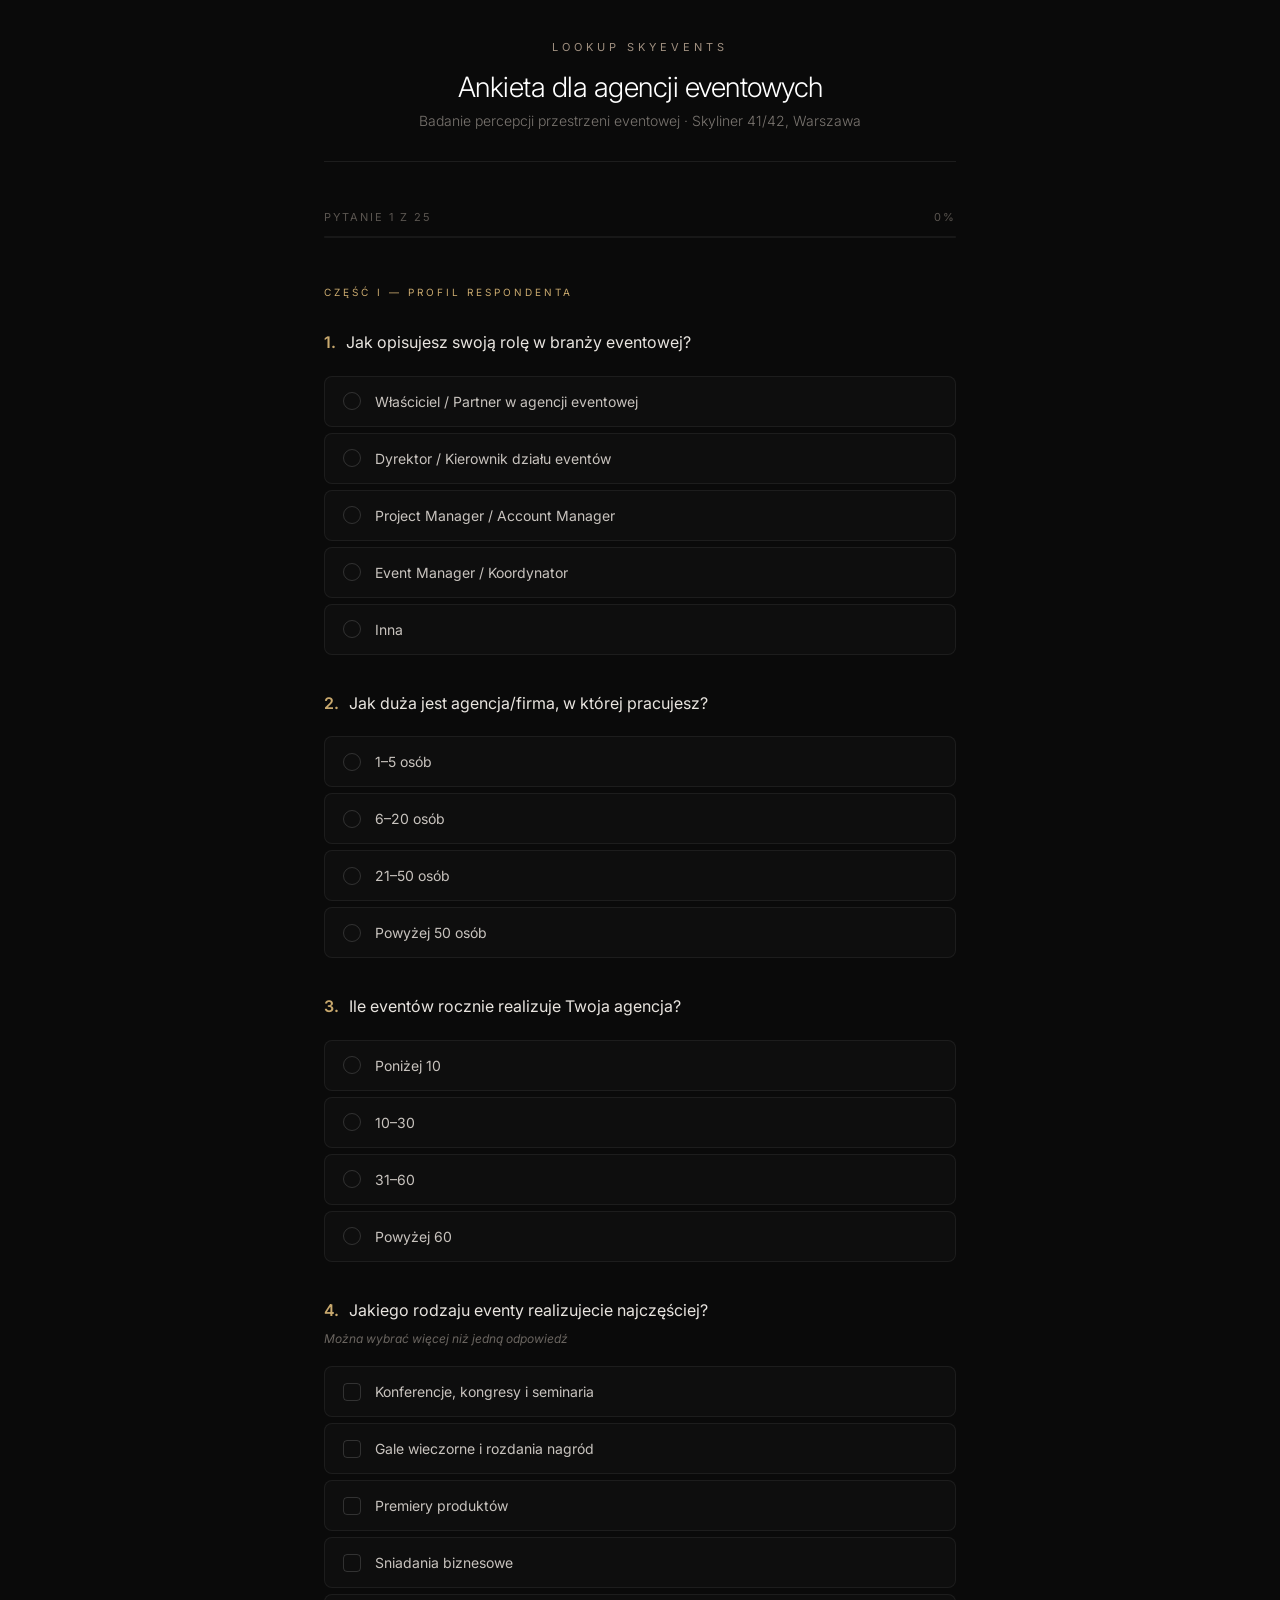
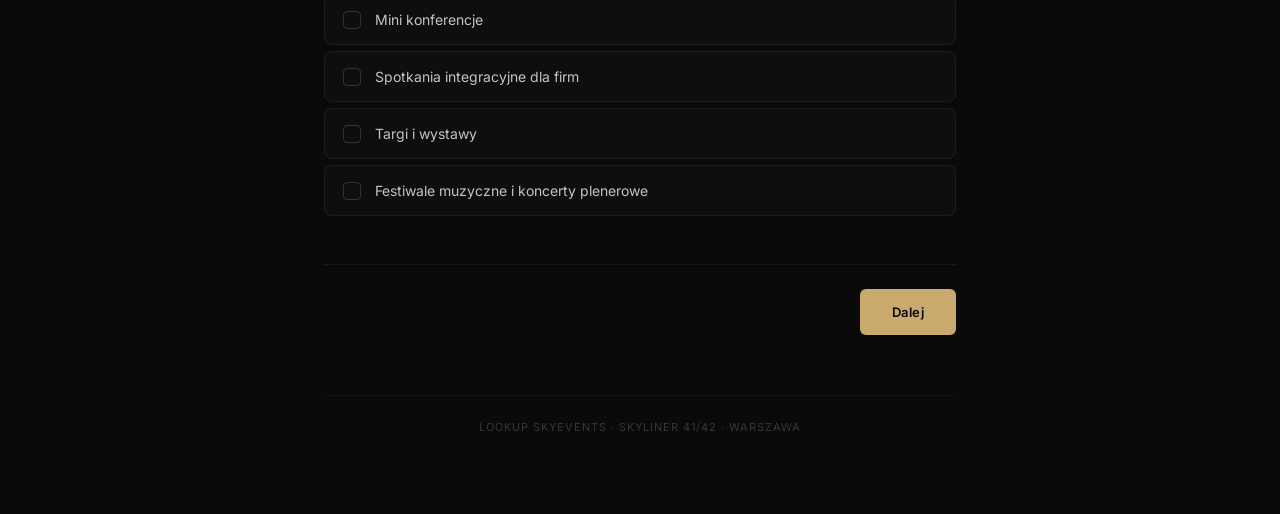
==== ankieta/index.html @ b39a3511 "Update survey options" ====
<!DOCTYPE html>
<html lang="pl">
<head>
<meta charset="UTF-8">
<meta name="viewport" content="width=device-width, initial-scale=1.0">
<title>Ankieta - Lookup SkyEvents</title>
<style>
@import url('https://fonts.googleapis.com/css2?family=Inter:wght@300;400;500;600;700&display=swap');

* { margin: 0; padding: 0; box-sizing: border-box; }

body {
  font-family: 'Inter', -apple-system, BlinkMacSystemFont, sans-serif;
  background: #0a0a0a;
  color: #e8e4df;
  min-height: 100vh;
}

.container {
  max-width: 680px;
  margin: 0 auto;
  padding: 40px 24px 80px;
}

/* Header */
.header {
  text-align: center;
  margin-bottom: 48px;
  padding-bottom: 32px;
  border-bottom: 1px solid rgba(255,255,255,0.08);
}

.header .logo {
  font-size: 11px;
  letter-spacing: 4px;
  text-transform: uppercase;
  color: #a09080;
  margin-bottom: 16px;
}

.header h1 {
  font-size: 28px;
  font-weight: 300;
  letter-spacing: -0.5px;
  color: #fff;
  margin-bottom: 8px;
}

.header .subtitle {
  font-size: 14px;
  color: #7a7570;
  font-weight: 300;
}

/* Progress */
.progress-wrapper {
  margin-bottom: 48px;
}

.progress-info {
  display: flex;
  justify-content: space-between;
  font-size: 11px;
  letter-spacing: 2px;
  text-transform: uppercase;
  color: #5a5550;
  margin-bottom: 12px;
}

.progress-bar {
  height: 2px;
  background: rgba(255,255,255,0.06);
  border-radius: 1px;
  overflow: hidden;
}

.progress-fill {
  height: 100%;
  background: linear-gradient(90deg, #c9a96e, #e8d5b0);
  border-radius: 1px;
  transition: width 0.5s cubic-bezier(0.4, 0, 0.2, 1);
  width: 0%;
}

/* Sections */
.section {
  display: none;
  animation: fadeIn 0.4s ease;
}

.section.active { display: block; }

@keyframes fadeIn {
  from { opacity: 0; transform: translateY(12px); }
  to { opacity: 1; transform: translateY(0); }
}

.section-title {
  font-size: 10px;
  letter-spacing: 3px;
  text-transform: uppercase;
  color: #c9a96e;
  margin-bottom: 32px;
}

/* Questions */
.question {
  margin-bottom: 36px;
}

.question-text {
  font-size: 16px;
  font-weight: 400;
  color: #e8e4df;
  margin-bottom: 20px;
  line-height: 1.6;
}

.question-number {
  color: #c9a96e;
  font-weight: 600;
  margin-right: 6px;
}

.hint {
  font-size: 12px;
  color: #6a6560;
  margin-top: -12px;
  margin-bottom: 20px;
  font-style: italic;
}

/* Options - Radio */
.options-radio .option {
  display: flex;
  align-items: center;
  padding: 14px 18px;
  margin-bottom: 6px;
  border: 1px solid rgba(255,255,255,0.06);
  border-radius: 8px;
  cursor: pointer;
  transition: all 0.2s ease;
  background: rgba(255,255,255,0.02);
}

.options-radio .option:hover {
  border-color: rgba(201,169,110,0.3);
  background: rgba(201,169,110,0.04);
}

.options-radio .option.selected {
  border-color: rgba(201,169,110,0.5);
  background: rgba(201,169,110,0.08);
}

.option input { display: none; }

.option .check {
  width: 18px;
  height: 18px;
  border: 1.5px solid rgba(255,255,255,0.15);
  border-radius: 50%;
  margin-right: 14px;
  flex-shrink: 0;
  display: flex;
  align-items: center;
  justify-content: center;
  transition: all 0.2s ease;
}

.option.selected .check {
  border-color: #c9a96e;
  background: #c9a96e;
}

.option.selected .check::after {
  content: '';
  width: 6px;
  height: 6px;
  background: #0a0a0a;
  border-radius: 50%;
}

.option .label {
  font-size: 14px;
  color: #c8c3be;
  line-height: 1.5;
}

.option.selected .label { color: #fff; }

/* Options - Checkbox */
.options-checkbox .option {
  display: flex;
  align-items: center;
  padding: 14px 18px;
  margin-bottom: 6px;
  border: 1px solid rgba(255,255,255,0.06);
  border-radius: 8px;
  cursor: pointer;
  transition: all 0.2s ease;
  background: rgba(255,255,255,0.02);
}

.options-checkbox .option:hover {
  border-color: rgba(201,169,110,0.3);
  background: rgba(201,169,110,0.04);
}

.options-checkbox .option.selected {
  border-color: rgba(201,169,110,0.5);
  background: rgba(201,169,110,0.08);
}

.options-checkbox .check {
  width: 18px;
  height: 18px;
  border: 1.5px solid rgba(255,255,255,0.15);
  border-radius: 4px;
  margin-right: 14px;
  flex-shrink: 0;
  display: flex;
  align-items: center;
  justify-content: center;
  transition: all 0.2s ease;
}

.options-checkbox .option.selected .check {
  border-color: #c9a96e;
  background: #c9a96e;
}

.options-checkbox .option.selected .check::after {
  content: '\2713';
  color: #0a0a0a;
  font-size: 11px;
  font-weight: 700;
}

/* Text input */
.text-input {
  width: 100%;
  padding: 14px 18px;
  background: rgba(255,255,255,0.03);
  border: 1px solid rgba(255,255,255,0.08);
  border-radius: 8px;
  color: #e8e4df;
  font-family: 'Inter', sans-serif;
  font-size: 14px;
  outline: none;
  transition: border-color 0.2s;
  resize: vertical;
  min-height: 80px;
}

.text-input:focus {
  border-color: rgba(201,169,110,0.4);
}

.text-input::placeholder {
  color: #4a4540;
}

/* Navigation */
.nav {
  display: flex;
  justify-content: space-between;
  margin-top: 48px;
  padding-top: 24px;
  border-top: 1px solid rgba(255,255,255,0.06);
}

.btn {
  padding: 14px 32px;
  border: none;
  border-radius: 6px;
  font-family: 'Inter', sans-serif;
  font-size: 13px;
  font-weight: 500;
  letter-spacing: 0.5px;
  cursor: pointer;
  transition: all 0.2s ease;
}

.btn-back {
  background: transparent;
  color: #6a6560;
  border: 1px solid rgba(255,255,255,0.08);
}

.btn-back:hover {
  color: #a09080;
  border-color: rgba(255,255,255,0.15);
}

.btn-next {
  background: #c9a96e;
  color: #0a0a0a;
  font-weight: 600;
}

.btn-next:hover {
  background: #d4b87d;
}

.btn-submit {
  background: linear-gradient(135deg, #c9a96e, #e8d5b0);
  color: #0a0a0a;
  font-weight: 600;
  padding: 16px 40px;
  font-size: 14px;
}

.btn-submit:hover {
  transform: translateY(-1px);
  box-shadow: 0 4px 20px rgba(201,169,110,0.3);
}

.btn:disabled {
  opacity: 0.3;
  cursor: not-allowed;
}

/* Done screen */
.done-screen {
  text-align: center;
  padding: 60px 20px;
}

.done-screen .icon {
  width: 64px;
  height: 64px;
  border: 2px solid #c9a96e;
  border-radius: 50%;
  display: flex;
  align-items: center;
  justify-content: center;
  margin: 0 auto 24px;
  font-size: 28px;
  color: #c9a96e;
}

.done-screen h2 {
  font-size: 24px;
  font-weight: 300;
  color: #fff;
  margin-bottom: 12px;
}

.done-screen p {
  font-size: 14px;
  color: #7a7570;
  line-height: 1.6;
}

/* Footer */
.footer {
  text-align: center;
  margin-top: 60px;
  padding-top: 24px;
  border-top: 1px solid rgba(255,255,255,0.04);
  font-size: 11px;
  color: #3a3530;
  letter-spacing: 1px;
}

/* Responsive */
@media (max-width: 600px) {
  .container { padding: 24px 16px 60px; }
  .header h1 { font-size: 22px; }
  .question-text { font-size: 15px; }
  .btn { padding: 12px 24px; }
}
</style>
</head>
<body>

<div class="container">
  <div class="header">
    <div class="logo">Lookup SkyEvents</div>
    <h1>Ankieta dla agencji eventowych</h1>
    <div class="subtitle">Badanie percepcji przestrzeni eventowej &middot; Skyliner 41/42, Warszawa</div>
  </div>

  <div class="progress-wrapper">
    <div class="progress-info">
      <span id="progress-text">Pytanie 1 z 25</span>
      <span id="progress-pct">0%</span>
    </div>
    <div class="progress-bar">
      <div class="progress-fill" id="progress-fill"></div>
    </div>
  </div>

  <form id="survey-form">

    <!-- CZESC I -->
    <div class="section active" data-section="1">
      <div class="section-title">Część I &mdash; Profil respondenta</div>

      <div class="question" data-q="q1">
        <div class="question-text"><span class="question-number">1.</span> Jak opisujesz swoją rolę w branży eventowej?</div>
        <div class="options-radio">
          <label class="option" data-val="Właściciel / Partner"><div class="check"></div><span class="label">Właściciel / Partner w agencji eventowej</span></label>
          <label class="option" data-val="Dyrektor / Kierownik"><div class="check"></div><span class="label">Dyrektor / Kierownik działu eventów</span></label>
          <label class="option" data-val="Project / Account Manager"><div class="check"></div><span class="label">Project Manager / Account Manager</span></label>
          <label class="option" data-val="Event Manager / Koordynator"><div class="check"></div><span class="label">Event Manager / Koordynator</span></label>
          <label class="option" data-val="Inna"><div class="check"></div><span class="label">Inna</span></label>
        </div>
      </div>

      <div class="question" data-q="q2">
        <div class="question-text"><span class="question-number">2.</span> Jak duża jest agencja/firma, w której pracujesz?</div>
        <div class="options-radio">
          <label class="option" data-val="1-5"><div class="check"></div><span class="label">1–5 osób</span></label>
          <label class="option" data-val="6-20"><div class="check"></div><span class="label">6–20 osób</span></label>
          <label class="option" data-val="21-50"><div class="check"></div><span class="label">21–50 osób</span></label>
          <label class="option" data-val="50+"><div class="check"></div><span class="label">Powyżej 50 osób</span></label>
        </div>
      </div>

      <div class="question" data-q="q3">
        <div class="question-text"><span class="question-number">3.</span> Ile eventów rocznie realizuje Twoja agencja?</div>
        <div class="options-radio">
          <label class="option" data-val="<10"><div class="check"></div><span class="label">Poniżej 10</span></label>
          <label class="option" data-val="10-30"><div class="check"></div><span class="label">10–30</span></label>
          <label class="option" data-val="31-60"><div class="check"></div><span class="label">31–60</span></label>
          <label class="option" data-val="60+"><div class="check"></div><span class="label">Powyżej 60</span></label>
        </div>
      </div>

      <div class="question" data-q="q4">
        <div class="question-text"><span class="question-number">4.</span> Jakiego rodzaju eventy realizujecie najczęściej?</div>
        <div class="hint">Można wybrać więcej niż jedną odpowiedź</div>
        <div class="options-checkbox">
          <label class="option" data-val="Konferencje, kongresy i seminaria"><div class="check"></div><span class="label">Konferencje, kongresy i seminaria</span></label>
          <label class="option" data-val="Gale wieczorne i rozdania nagród"><div class="check"></div><span class="label">Gale wieczorne i rozdania nagród</span></label>
          <label class="option" data-val="Premiery produktów"><div class="check"></div><span class="label">Premiery produktów</span></label>
          <label class="option" data-val="Sniadania biznesowe"><div class="check"></div><span class="label">Sniadania biznesowe</span></label>
          <label class="option" data-val="Mini konferencje"><div class="check"></div><span class="label">Mini konferencje</span></label>
          <label class="option" data-val="Spotkania integracyjne dla firm"><div class="check"></div><span class="label">Spotkania integracyjne dla firm</span></label>
          <label class="option" data-val="Targi i wystawy"><div class="check"></div><span class="label">Targi i wystawy</span></label>
          <label class="option" data-val="Festiwale muzyczne i koncerty plenerowe"><div class="check"></div><span class="label">Festiwale muzyczne i koncerty plenerowe</span></label>
        </div>
      </div>
    </div>

    <!-- CZESC II -->
    <div class="section" data-section="2">
      <div class="section-title">Część II &mdash; Znajomość marki Lookup</div>

      <div class="question" data-q="q5">
        <div class="question-text"><span class="question-number">5.</span> Czy słyszałeś/aś o przestrzeni eventowej Lookup SkyEvents w Skylinerze?</div>
        <div class="options-radio">
          <label class="option" data-val="Tak, dobrze znam"><div class="check"></div><span class="label">Tak, dobrze znam to miejsce</span></label>
          <label class="option" data-val="Tak, słyszałem, ale nie znam szczegółów"><div class="check"></div><span class="label">Tak, słyszałem/em, ale nie znam szczegółów</span></label>
          <label class="option" data-val="Nie, nie słyszałem"><div class="check"></div><span class="label">Nie, nie słyszałem/em</span></label>
        </div>
      </div>

      <div class="question" data-q="q6">
        <div class="question-text"><span class="question-number">6.</span> Skąd czerpałeś/aś informacje o Lookup?</div>
        <div class="hint">Można wybrać więcej niż jedną odpowiedź</div>
        <div class="options-checkbox">
          <label class="option" data-val="Z polecenia klienta"><div class="check"></div><span class="label">Z polecenia klienta</span></label>
          <label class="option" data-val="Z polecenia kolegów z branży"><div class="check"></div><span class="label">Z polecenia kolegów z branży</span></label>
          <label class="option" data-val="Z mediów społecznościowych"><div class="check"></div><span class="label">Z mediów społecznościowych (Instagram, Facebook, LinkedIn)</span></label>
          <label class="option" data-val="Z kampanii w internecie"><div class="check"></div><span class="label">Z kampanii w internecie</span></label>
          <label class="option" data-val="Ze strony internetowej"><div class="check"></div><span class="label">Ze strony internetowej lookupevents.pl</span></label>
          <label class="option" data-val="Od klienta, który sam zaproponował"><div class="check"></div><span class="label">Od klienta, który sam zaproponował to miejsce</span></label>
          <label class="option" data-val="Inne"><div class="check"></div><span class="label">Inne</span></label>
        </div>
      </div>

      <div class="question" data-q="q7">
        <div class="question-text"><span class="question-number">7.</span> Czy realizowałeś/aś jakikolwiek event w Lookup?</div>
        <div class="options-radio">
          <label class="option" data-val="Tak, wielokrotnie"><div class="check"></div><span class="label">Tak, wielokrotnie</span></label>
          <label class="option" data-val="Tak, raz lub dwa razy"><div class="check"></div><span class="label">Tak, raz lub dwa razy</span></label>
          <label class="option" data-val="Nie, ale rozważałem"><div class="check"></div><span class="label">Nie, ale rozważałem/em</span></label>
          <label class="option" data-val="Nie i nie rozważałem"><div class="check"></div><span class="label">Nie i nie rozważałem/em</span></label>
        </div>
      </div>
    </div>

    <!-- CZESC III -->
    <div class="section" data-section="3">
      <div class="section-title">Część III &mdash; Percepcja miejsca i jego zalet</div>

      <div class="question" data-q="q8">
        <div class="question-text"><span class="question-number">8.</span> Jakie są Twoim zdaniem GŁÓWNE ZALETY Lookup?</div>
        <div class="hint">Można wybrać do 5 odpowiedzi</div>
        <div class="options-checkbox" data-max="5">
          <label class="option" data-val="Spektakularny widok na panoramę Warszawy"><div class="check"></div><span class="label">Spektakularny widok na panoramę Warszawy</span></label>
          <label class="option" data-val="Prestiżowe miejsce"><div class="check"></div><span class="label">Prestiżowe miejsce</span></label>
          <label class="option" data-val="Nowoczesny, elegancki design wnętrz"><div class="check"></div><span class="label">Nowoczesny, elegancki design wnętrz</span></label>
          <label class="option" data-val="Elastyczność przestrzeni"><div class="check"></div><span class="label">Elastyczność przestrzeni (możliwość aranżacji)</span></label>
          <label class="option" data-val="Własna kuchnia i catering Villa Foksal"><div class="check"></div><span class="label">Własna kuchnia i catering Villa Foksal</span></label>
          <label class="option" data-val="Profesjonalna obsługa"><div class="check"></div><span class="label">Profesjonalna obsługa</span></label>
          <label class="option" data-val="Dobra lokalizacja"><div class="check"></div><span class="label">Dobra lokalizacja (Rondo Daszyńskiego, centrum)</span></label>
          <label class="option" data-val="Nagrody i wyróżnienia"><div class="check"></div><span class="label">Nagrody i wyróżnienia (Poland Urban Awards, Restaurant &amp; Bar Design Awards)</span></label>
          <label class="option" data-val="Dział sprzedaży"><div class="check"></div><span class="label">Dział sprzedaży z którą można wszystko elastycznie załatwić</span></label>
        </div>
      </div>

      <div class="question" data-q="q9">
        <div class="question-text"><span class="question-number">9.</span> Jak oceniasz cenę wynajmu przestrzeni Lookup w porównaniu do innych miejsc eventowych w wieżowcach w Warszawie?</div>
        <div class="options-radio">
          <label class="option" data-val="Nieco niższa"><div class="check"></div><span class="label">Nieco niższa</span></label>
          <label class="option" data-val="Porównywalne"><div class="check"></div><span class="label">Porównywalne</span></label>
          <label class="option" data-val="Nieco droższa"><div class="check"></div><span class="label">Nieco droższa</span></label>
          <label class="option" data-val="Znacznie droższa"><div class="check"></div><span class="label">Znacznie droższa</span></label>
          <label class="option" data-val="Nie mam porównania"><div class="check"></div><span class="label">Nie mam porównania</span></label>
        </div>
      </div>

      <div class="question" data-q="q10">
        <div class="question-text"><span class="question-number">10.</span> Jak oceniasz jakość cateringu (Villa Foksal) dostępnego w Lookup?</div>
        <div class="options-radio">
          <label class="option" data-val="Wyjątkowe smaki i wrażenia kulinarne"><div class="check"></div><span class="label">Wyjątkowe smaki i wrażenia kulinarne</span></label>
          <label class="option" data-val="Bardzo dobra"><div class="check"></div><span class="label">Bardzo dobra</span></label>
          <label class="option" data-val="Dobra"><div class="check"></div><span class="label">Dobra</span></label>
          <label class="option" data-val="Średnia"><div class="check"></div><span class="label">Średnia</span></label>
          <label class="option" data-val="Niska"><div class="check"></div><span class="label">Niska</span></label>
          <label class="option" data-val="Wysoka cena, względem konkurencji"><div class="check"></div><span class="label">Wysoka cena, względem konkurencji</span></label>
          <label class="option" data-val="Wysoka cena względem jakości"><div class="check"></div><span class="label">Wysoka cena względem jakości</span></label>
        </div>
      </div>

      <div class="question" data-q="q11">
        <div class="question-text"><span class="question-number">11.</span> Jak oceniasz elastyczność oferty cateringowej (możliwość dostosowania menu, ilości, formatu)?</div>
        <div class="options-radio">
          <label class="option" data-val="Bardzo elastyczna"><div class="check"></div><span class="label">Bardzo elastyczna &mdash; wszystko da się dogadać</span></label>
          <label class="option" data-val="Elastyczna"><div class="check"></div><span class="label">Elastyczna &mdash; większość rzeczy jest możliwa</span></label>
          <label class="option" data-val="Średnia"><div class="check"></div><span class="label">Średnia &mdash; są pewne ograniczenia</span></label>
          <label class="option" data-val="Mało elastyczna"><div class="check"></div><span class="label">Mało elastyczna &mdash; dużo trzeba negocjować</span></label>
          <label class="option" data-val="Nie wiem"><div class="check"></div><span class="label">Nie wiem / nie rozmawiałem/em na ten temat</span></label>
          <label class="option" data-val="Duży minus za brak własnego cateringu"><div class="check"></div><span class="label">Duży minus za brak możliwości realizacji eventu z własnym cateringiem w LookUp</span></label>
        </div>
      </div>
    </div>

    <!-- CZESC IV -->
    <div class="section" data-section="4">
      <div class="section-title">Część IV &mdash; Obsługa i współpraca</div>

      <div class="question" data-q="q12">
        <div class="question-text"><span class="question-number">12.</span> Jak oceniasz pracę działu sprzedaży Lookup (szybkość odpowiedzi, profesjonalizm, dopasowanie oferty)?</div>
        <div class="options-radio">
          <label class="option" data-val="Bardzo dobrze"><div class="check"></div><span class="label">Bardzo dobrze &mdash; szybko, profesjonalnie, elastycznie</span></label>
          <label class="option" data-val="Dobrze"><div class="check"></div><span class="label">Dobrze &mdash; w większości pozytywne doświadczenie</span></label>
          <label class="option" data-val="Średnio"><div class="check"></div><span class="label">Średnio &mdash; zdarzają się opóźnienia lub brak elastyczności</span></label>
          <label class="option" data-val="Słabo"><div class="check"></div><span class="label">Słabo &mdash; duże opóźnienia, brak odpowiedzi</span></label>
          <label class="option" data-val="Nie mam doświadczenia"><div class="check"></div><span class="label">Nie mam doświadczenia we współpracy</span></label>
        </div>
      </div>

      <div class="question" data-q="q13">
        <div class="question-text"><span class="question-number">13.</span> Czy oferty przygotowywane przez Lookup są dostosowane do potrzeb klienta?</div>
        <div class="options-radio">
          <label class="option" data-val="Tak, zawsze"><div class="check"></div><span class="label">Tak, zawsze otrzymuję dopasowaną ofertę</span></label>
          <label class="option" data-val="Czasem tak, czasem szablonowe"><div class="check"></div><span class="label">Czasem tak, czasem są szablonowe</span></label>
          <label class="option" data-val="Często szablonowe"><div class="check"></div><span class="label">Często są szablonowe, mało elastyczne</span></label>
          <label class="option" data-val="Nie otrzymywałem ofert"><div class="check"></div><span class="label">Nie wiem / nie otrzymywał/em ofert</span></label>
        </div>
      </div>
    </div>

    <!-- CZESC V -->
    <div class="section" data-section="5">
      <div class="section-title">Część V &mdash; Rekomendacje i częstotliwość</div>

      <div class="question" data-q="q14">
        <div class="question-text"><span class="question-number">14.</span> W jakich okolicznościach rekomendował/aś byś Lookup swoim klientom?</div>
        <div class="hint">Można wybrać więcej niż jedną odpowiedź</div>
        <div class="options-checkbox">
          <label class="option" data-val="Gdy klient szuka prestiżowej lokalizacji z widokiem"><div class="check"></div><span class="label">Gdy klient szuka prestiżowej lokalizacji z widokiem</span></label>
          <label class="option" data-val="Gdy klient chce zrobić wrażenie na gościach"><div class="check"></div><span class="label">Gdy klient chce zrobić wrażenie na gościach</span></label>
          <label class="option" data-val="Gdy organizowany jest event biznesowy / korporacyjny"><div class="check"></div><span class="label">Gdy organizowany jest event biznesowy / korporacyjny</span></label>
          <label class="option" data-val="Gdy potrzebne jest miejsce na konferencję lub prezentację"><div class="check"></div><span class="label">Gdy potrzebne jest miejsce na konferencję lub prezentację</span></label>
          <label class="option" data-val="Gdy klient chce elegancką kolację lub bankiet"><div class="check"></div><span class="label">Gdy klient chce elegancką kolację lub bankiet</span></label>
          <label class="option" data-val="Gdy klient szuka czegoś unikalnego, innego niż hotel"><div class="check"></div><span class="label">Gdy klient szuka czegoś unikalnego, innego niż hotel</span></label>
          <label class="option" data-val="Gdy budżet klienta pozwala na premium lokalizację"><div class="check"></div><span class="label">Gdy budżet klienta pozwala na premium lokalizację</span></label>
          <label class="option" data-val="Nigdy nie rekomendowałem/em"><div class="check"></div><span class="label">Nigdy nie rekomendowałem/em</span></label>
        </div>
      </div>

      <div class="question" data-q="q15">
        <div class="question-text"><span class="question-number">15.</span> W jakich okolicznościach NIE rekomendował/aś byś Lookup?</div>
        <div class="hint">Można wybrać więcej niż jedną odpowiedź</div>
        <div class="options-checkbox">
          <label class="option" data-val="Gdy klient ma ograniczony budżet"><div class="check"></div><span class="label">Gdy klient ma ograniczony budżet</span></label>
          <label class="option" data-val="Gdy klient chce miejsce z dużym parkingiem blisko sali"><div class="check"></div><span class="label">Gdy klient chce miejsce z dużym parkingiem blisko sali</span></label>
          <label class="option" data-val="Gdy klient preferuje hotel z możliwością noclegu"><div class="check"></div><span class="label">Gdy klient preferuje hotel z możliwością noclegu</span></label>
          <label class="option" data-val="Gdy klient chce miejsce z ogrodem / przestrzenią plenerową"><div class="check"></div><span class="label">Gdy klient chce miejsce z ogrodem / przestrzenią plenerową</span></label>
          <label class="option" data-val="Gdy klient już był w Lookup i nie chce powtarzać lokalizacji"><div class="check"></div><span class="label">Gdy klient już był w Lookup i nie chce powtarzać lokalizacji</span></label>
          <label class="option" data-val="Gdy mam lepsze alternatywy w podobnej cenie"><div class="check"></div><span class="label">Gdy mam lepsze alternatywy w podobnej cenie</span></label>
          <label class="option" data-val="Zawsze rekomenduję/em"><div class="check"></div><span class="label">Zawsze rekomenduję/em &mdash; nie widzę przeciwwskazań</span></label>
        </div>
      </div>

      <div class="question" data-q="q16">
        <div class="question-text"><span class="question-number">16.</span> Jak często realizujecie eventy, które mogłyby odbyć się w Lookup? (np. konferencje, gale, spotkania biznesowe dla 50–300 osób)</div>
        <div class="options-radio">
          <label class="option" data-val="Często (>50%)"><div class="check"></div><span class="label">Często (więcej niż 50% eventów nadaje się do Lookup)</span></label>
          <label class="option" data-val="Czasem (20-50%)"><div class="check"></div><span class="label">Czasem (ok. 20–50% eventów)</span></label>
          <label class="option" data-val="Rzadko (<20%)"><div class="check"></div><span class="label">Rzadko (poniżej 20%)</span></label>
          <label class="option" data-val="Bardzo rzadko / nigdy"><div class="check"></div><span class="label">Bardzo rzadko / nigdy</span></label>
        </div>
      </div>

      <div class="question" data-q="q17">
        <div class="question-text"><span class="question-number">17.</span> Ile z tych eventów realizujecie w Lookup (lub ile z nich rekomendujecie w Lookup)?</div>
        <div class="options-radio">
          <label class="option" data-val="Wszystkie lub prawie wszystkie"><div class="check"></div><span class="label">Wszystkie lub prawie wszystkie</span></label>
          <label class="option" data-val="Większość (>50%)"><div class="check"></div><span class="label">Większość (powyżej 50%)</span></label>
          <label class="option" data-val="Ok. połowę"><div class="check"></div><span class="label">Okolo połowę</span></label>
          <label class="option" data-val="Mniej niż połowę"><div class="check"></div><span class="label">Mniej niż połowę</span></label>
          <label class="option" data-val="Żadne"><div class="check"></div><span class="label">Żadne</span></label>
        </div>
      </div>

      <div class="question" data-q="q18">
        <div class="question-text"><span class="question-number">18.</span> Co spowodowałoby, że rekomendował/aś byś Lookup częściej?</div>
        <div class="hint">Można wybrać więcej niż jedną odpowiedź</div>
        <div class="options-checkbox">
          <label class="option" data-val="Niższe ceny"><div class="check"></div><span class="label">Niższe ceny</span></label>
          <label class="option" data-val="Większa elastyczność cenowa + stałe dobre rabaty dla agencji"><div class="check"></div><span class="label">Większa elastyczność cenowa + stałe dobre rabaty dla agencji</span></label>
          <label class="option" data-val="Lepsza komunikacja z działem sprzedaży"><div class="check"></div><span class="label">Lepsza komunikacja z działem sprzedaży</span></label>
          <label class="option" data-val="Szybsze przygotowanie ofert"><div class="check"></div><span class="label">Szybsze przygotowanie ofert</span></label>
          <label class="option" data-val="Większa powierzchnia / więcej sal"><div class="check"></div><span class="label">Większa powierzchnia / więcej sal</span></label>
          <label class="option" data-val="Lepsza dostępność terminów"><div class="check"></div><span class="label">Lepsza dostępność terminów</span></label>
          <label class="option" data-val="Lepsze materiały do prezentacji klientom"><div class="check"></div><span class="label">Lepsze materiały do prezentacji klientom (zdjęcia, wideo, lookbook)</span></label>
          <label class="option" data-val="Możliwość organizacji eventu próbnego / pokazowego"><div class="check"></div><span class="label">Możliwość organizacji eventu próbnego / pokazowego</span></label>
          <label class="option" data-val="Inne"><div class="check"></div><span class="label">Inne</span></label>
        </div>
      </div>
    </div>

    <!-- CZESC VI -->
    <div class="section" data-section="6">
      <div class="section-title">Część VI &mdash; Konkurencja i alternatywy</div>

      <div class="question" data-q="q19">
        <div class="question-text"><span class="question-number">19.</span> Z jakimi miejscami eventowymi w Warszawie porównujesz Lookup?</div>
        <div class="hint">Można wybrać więcej niż jedną odpowiedź</div>
        <div class="options-checkbox">
          <label class="option" data-val="Hala Koszyki"><div class="check"></div><span class="label">Hala Koszyki (event space)</span></label>
          <label class="option" data-val="Soho Factory"><div class="check"></div><span class="label">Soho Factory</span></label>
          <label class="option" data-val="Centrum Nauki Kopernik"><div class="check"></div><span class="label">Centrum Nauki Kopernik (event space)</span></label>
          <label class="option" data-val="Hotele (Marriott, Hilton itp.)"><div class="check"></div><span class="label">Hotel Marriott / Hilton / InterContinental (sale konferencyjne)</span></label>
          <label class="option" data-val="Pałac Kultury"><div class="check"></div><span class="label">Pałac Kultury i Nauki (sale eventowe)</span></label>
          <label class="option" data-val="Level 27"><div class="check"></div><span class="label">Level 27 (klub na 27. piętrze)</span></label>
          <label class="option" data-val="Samo Centrum Wszechświata"><div class="check"></div><span class="label">Samo Centrum Wszechświata</span></label>
          <label class="option" data-val="Inne wieżowce"><div class="check"></div><span class="label">Inne wieżowce z przestrzeniami eventowymi</span></label>
          <label class="option" data-val="Nie porównuję"><div class="check"></div><span class="label">Nie porównuję &mdash; Lookup jest unikalny</span></label>
        </div>
      </div>

      <div class="question" data-q="q20">
        <div class="question-text"><span class="question-number">20.</span> Jakie jest NAJCZĘSTSZE alternatywne miejsce, które klienci wybierają zamiast Lookup?</div>
        <div class="options-radio">
          <label class="option" data-val="Hotel z salą konferencyjną"><div class="check"></div><span class="label">Hotel z dużą salą konferencyjną (Marriott, Hilton itp.)</span></label>
          <label class="option" data-val="Przestrzeń industrialna"><div class="check"></div><span class="label">Przestrzeń industrialna (Soho Factory, Hala Koszyki)</span></label>
          <label class="option" data-val="Inny wieżowiec"><div class="check"></div><span class="label">Inny wieżowiec z event space</span></label>
          <label class="option" data-val="Restauracja z salą eventową"><div class="check"></div><span class="label">Restauracja z salą eventową</span></label>
          <label class="option" data-val="Kamienica / zabytkowy budynek"><div class="check"></div><span class="label">Kamienica / zabytkowy budynek</span></label>
          <label class="option" data-val="Nie wiem"><div class="check"></div><span class="label">Nie wiem &mdash; klient sam wybiera</span></label>
        </div>
      </div>

      <div class="question" data-q="q21">
        <div class="question-text"><span class="question-number">21.</span> Jak często klient, który był już w Lookup, wraca do tego miejsca ponownie?</div>
        <div class="options-radio">
          <label class="option" data-val="Często - co drugi event"><div class="check"></div><span class="label">Często &mdash; co drugi event lub częściej</span></label>
          <label class="option" data-val="Czasem - raz na kilka"><div class="check"></div><span class="label">Czasem &mdash; raz na kilka eventów</span></label>
          <label class="option" data-val="Rzadko"><div class="check"></div><span class="label">Rzadko &mdash; raczej szuka nowych lokalizacji</span></label>
          <label class="option" data-val="Nie wiem"><div class="check"></div><span class="label">Nie wiem &mdash; nie mam takich danych</span></label>
        </div>
      </div>

      <div class="question" data-q="q22">
        <div class="question-text"><span class="question-number">22.</span> Czy istnieje Twoim zdaniem "etyka" niepowtarzania tego samego miejsca dla tego samego klienta?</div>
        <div class="options-radio">
          <label class="option" data-val="Tak, klienci nie chcą wracać"><div class="check"></div><span class="label">Tak, klienci często nie chcą wracać do tego samego miejsca</span></label>
          <label class="option" data-val="Czasem - zależy od klienta"><div class="check"></div><span class="label">Czasem &mdash; zależy od klienta i typu eventu</span></label>
          <label class="option" data-val="Nie - miejsce się sprawdza"><div class="check"></div><span class="label">Nie, jeśli miejsce się sprawdza, klienci chętnie wracają</span></label>
          <label class="option" data-val="Nie mam zdania"><div class="check"></div><span class="label">Nie mam zdania</span></label>
        </div>
      </div>
    </div>

    <!-- CZESC VII -->
    <div class="section" data-section="7">
      <div class="section-title">Część VII &mdash; Podsumowanie</div>

      <div class="question" data-q="q23">
        <div class="question-text"><span class="question-number">23.</span> Jakie są Twoim zdaniem NAJWIĘKSZE BARIERY w rekomendowaniu Lookup?</div>
        <div class="hint">Można wybrać do 3 odpowiedzi</div>
        <div class="options-checkbox" data-max="3">
          <label class="option" data-val="Wysoka cena"><div class="check"></div><span class="label">Wysoka cena</span></label>
          <label class="option" data-val="Ograniczona powierzchnia"><div class="check"></div><span class="label">Ograniczona powierzchnia</span></label>
          <label class="option" data-val="Brak noclegu"><div class="check"></div><span class="label">Brak możliwości noclegu</span></label>
          <label class="option" data-val="Parking"><div class="check"></div><span class="label">Ograniczona dostępność parkingowa</span></label>
          <label class="option" data-val="Catering"><div class="check"></div><span class="label">Catering nie zawsze spełnia oczekiwania</span></label>
          <label class="option" data-val="Dział sprzedaży"><div class="check"></div><span class="label">Dział sprzedaży nie jest wystarczająco elastyczny</span></label>
          <label class="option" data-val="Klienci nie znają"><div class="check"></div><span class="label">Klienci nie znają tego miejsca</span></label>
          <label class="option" data-val="Brak materiałów"><div class="check"></div><span class="label">Brak materiałów marketingowych do prezentacji klientom</span></label>
          <label class="option" data-val="Inne"><div class="check"></div><span class="label">Inne</span></label>
        </div>
      </div>

      <div class="question" data-q="q24">
        <div class="question-text"><span class="question-number">24.</span> Gdybyś mógł/mogła zaproponować jedną najważniejszą zmianę w Lookup, co by to było?</div>
        <textarea class="text-input" data-q="q24" placeholder="Twoja odpowiedź..."></textarea>
      </div>

      <div class="question" data-q="q25">
        <div class="question-text"><span class="question-number">25.</span> Czy jest coś, czego jeszcze nie wiemy o Lookup, a co ważne jest z perspektywy agencji eventowej?</div>
        <textarea class="text-input" data-q="q25" placeholder="Twoja odpowiedź..."></textarea>
      </div>
    </div>

    <!-- DONE -->
    <div class="section" data-section="done">
      <div class="done-screen">
        <div class="icon">&#10003;</div>
        <h2>Dziękujemy za wypełnienie ankiety</h2>
        <p>Twoje odpowiedzi pomogą nam lepiej zrozumieć potrzeby agencji eventowych i udoskonalić ofertę Lookup SkyEvents.</p>
      </div>
    </div>

  </form>

  <div class="nav" id="nav">
    <button type="button" class="btn btn-back" id="btn-back" style="visibility:hidden">Wstecz</button>
    <button type="button" class="btn btn-next" id="btn-next">Dalej</button>
  </div>

  <div class="footer">LOOKUP SKYEVENTS &middot; SKYLINER 41/42 &middot; WARSZAWA</div>
</div>

<script>
const TOTAL = 25;
let current = 1;
const answers = {};

// Sections mapping: questions per section
const sections = {
  1: [1,2,3,4],
  2: [5,6,7],
  3: [8,9,10,11],
  4: [12,13],
  5: [14,15,16,17,18],
  6: [19,20,21,22],
  7: [23,24,25]
};

function updateProgress() {
  const pct = Math.round(((current - 1) / TOTAL) * 100);
  document.getElementById('progress-fill').style.width = pct + '%';
  document.getElementById('progress-pct').textContent = pct + '%';
  document.getElementById('progress-text').textContent = current <= TOTAL
    ? 'Pytanie ' + current + ' z ' + TOTAL
    : 'Gotowe';
}

function showSection(n) {
  document.querySelectorAll('.section').forEach(s => s.classList.remove('active'));
  if (n <= TOTAL) {
    const sec = document.querySelector('.section[data-section="' + getSectionForQ(n) + '"]');
    if (sec) sec.classList.add('active');
  } else {
    document.querySelector('.section[data-section="done"]').classList.add('active');
    document.getElementById('nav').style.display = 'none';
  }
  updateProgress();
}

function getSectionForQ(q) {
  for (const [sec, qs] of Object.entries(sections)) {
    if (qs.includes(q)) return sec;
  }
  return 1;
}

// Radio options
document.querySelectorAll('.options-radio .option').forEach(opt => {
  opt.addEventListener('click', function() {
    const parent = this.closest('.question');
    const qName = parent.dataset.q;
    parent.querySelectorAll('.option').forEach(o => o.classList.remove('selected'));
    this.classList.add('selected');
    answers[qName] = this.dataset.val;
  });
});

// Checkbox options
document.querySelectorAll('.options-checkbox').forEach(group => {
  const max = parseInt(group.dataset.max) || 999;
  group.querySelectorAll('.option').forEach(opt => {
    opt.addEventListener('click', function() {
      const parent = this.closest('.question');
      const qName = parent.dataset.q;
      const selected = group.querySelectorAll('.option.selected');

      if (this.classList.contains('selected')) {
        this.classList.remove('selected');
      } else {
        if (selected.length < max) {
          this.classList.add('selected');
        }
      }

      const allSelected = group.querySelectorAll('.option.selected');
      const vals = Array.from(allSelected).map(o => o.dataset.val);
      answers[qName] = vals.length ? vals.join('; ') : '';
    });
  });
});

// Text inputs
document.querySelectorAll('.text-input').forEach(ta => {
  ta.addEventListener('input', function() {
    answers[this.dataset.q] = this.value;
  });
});

// Navigation
document.getElementById('btn-next').addEventListener('click', function() {
  if (current <= TOTAL) {
    current++;
    if (current > TOTAL) {
      showSection(current);
      saveAnswers();
    } else {
      showSection(current);
    }
  }
});

document.getElementById('btn-back').addEventListener('click', function() {
  if (current > 1) {
    current--;
    showSection(current);
  }
});

function saveAnswers() {
  const data = {
    timestamp: new Date().toISOString(),
    answers: answers
  };
  // Save to localStorage
  const existing = JSON.parse(localStorage.getItem('lookup_survey_results') || '[]');
  existing.push(data);
  localStorage.setItem('lookup_survey_results', JSON.stringify(existing));
}

showSection(1);
</script>
</body>
</html>
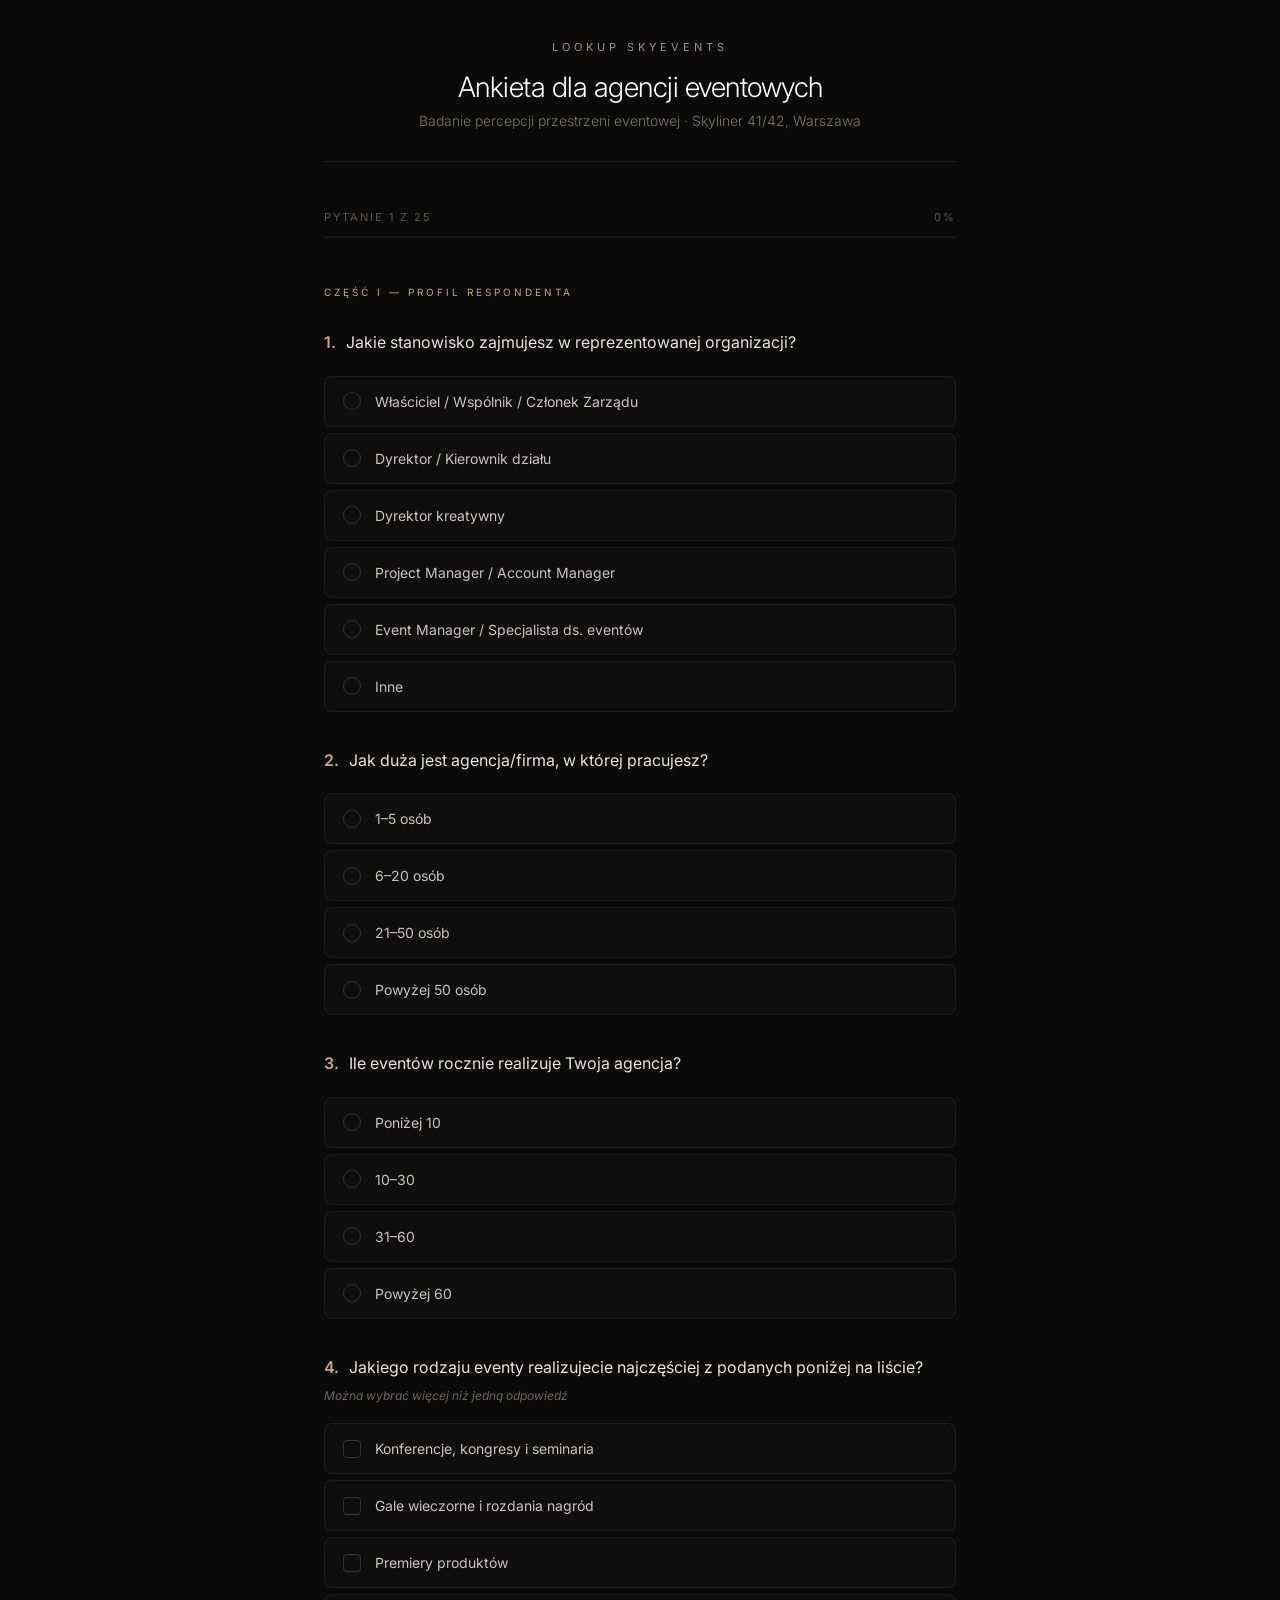
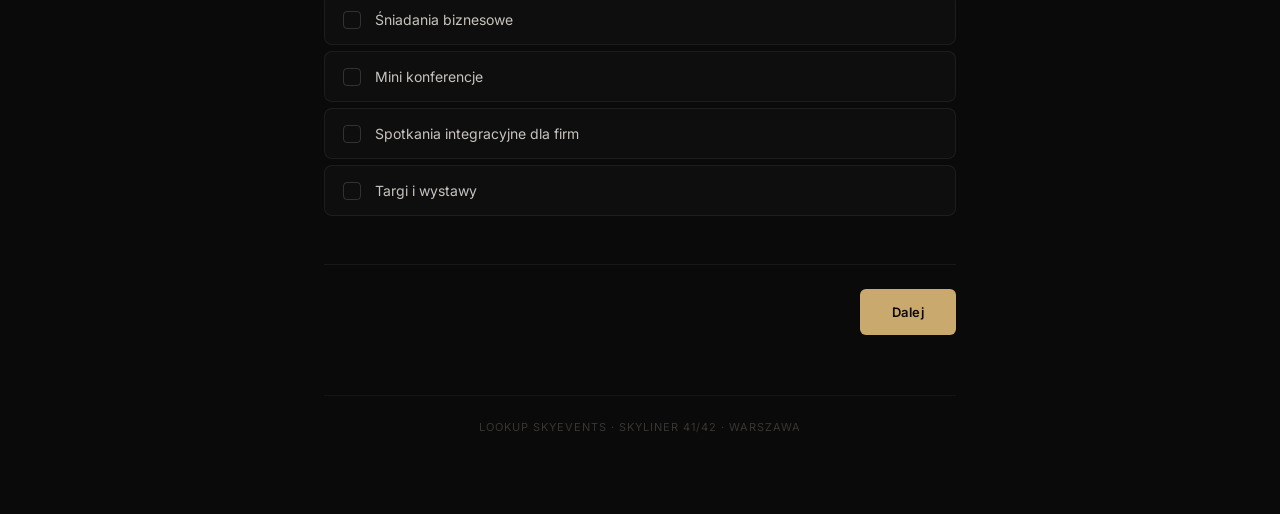
==== commit 7299c5e6: "Aktualizacja ankiety: dodanie Dyrektora kreatywnego, poprawki w Q4, cofanie na kazdej stronie, warun" ====
--- a/ankieta/index.html
+++ b/ankieta/index.html
@@ -399,13 +399,14 @@
       <div class="section-title">Część I &mdash; Profil respondenta</div>
 
       <div class="question" data-q="q1">
-        <div class="question-text"><span class="question-number">1.</span> Jak opisujesz swoją rolę w branży eventowej?</div>
-        <div class="options-radio">
-          <label class="option" data-val="Właściciel / Partner"><div class="check"></div><span class="label">Właściciel / Partner w agencji eventowej</span></label>
-          <label class="option" data-val="Dyrektor / Kierownik"><div class="check"></div><span class="label">Dyrektor / Kierownik działu eventów</span></label>
+        <div class="question-text"><span class="question-number">1.</span> Jakie stanowisko zajmujesz w reprezentowanej organizacji?</div>
+        <div class="options-radio">
+          <label class="option" data-val="Właściciel / Wspólnik / Zarząd"><div class="check"></div><span class="label">Właściciel / Wspólnik / Członek Zarządu</span></label>
+          <label class="option" data-val="Dyrektor / Kierownik działu"><div class="check"></div><span class="label">Dyrektor / Kierownik działu</span></label>
+          <label class="option" data-val="Dyrektor kreatywny"><div class="check"></div><span class="label">Dyrektor kreatywny</span></label>
           <label class="option" data-val="Project / Account Manager"><div class="check"></div><span class="label">Project Manager / Account Manager</span></label>
-          <label class="option" data-val="Event Manager / Koordynator"><div class="check"></div><span class="label">Event Manager / Koordynator</span></label>
-          <label class="option" data-val="Inna"><div class="check"></div><span class="label">Inna</span></label>
+          <label class="option" data-val="Event Manager / Specjalista"><div class="check"></div><span class="label">Event Manager / Specjalista ds. eventów</span></label>
+          <label class="option" data-val="Inne"><div class="check"></div><span class="label">Inne</span></label>
         </div>
       </div>
 
@@ -430,17 +431,16 @@
       </div>
 
       <div class="question" data-q="q4">
-        <div class="question-text"><span class="question-number">4.</span> Jakiego rodzaju eventy realizujecie najczęściej?</div>
+        <div class="question-text"><span class="question-number">4.</span> Jakiego rodzaju eventy realizujecie najczęściej z podanych poniżej na liście?</div>
         <div class="hint">Można wybrać więcej niż jedną odpowiedź</div>
         <div class="options-checkbox">
           <label class="option" data-val="Konferencje, kongresy i seminaria"><div class="check"></div><span class="label">Konferencje, kongresy i seminaria</span></label>
           <label class="option" data-val="Gale wieczorne i rozdania nagród"><div class="check"></div><span class="label">Gale wieczorne i rozdania nagród</span></label>
           <label class="option" data-val="Premiery produktów"><div class="check"></div><span class="label">Premiery produktów</span></label>
-          <label class="option" data-val="Sniadania biznesowe"><div class="check"></div><span class="label">Sniadania biznesowe</span></label>
+          <label class="option" data-val="Śniadania biznesowe"><div class="check"></div><span class="label">Śniadania biznesowe</span></label>
           <label class="option" data-val="Mini konferencje"><div class="check"></div><span class="label">Mini konferencje</span></label>
           <label class="option" data-val="Spotkania integracyjne dla firm"><div class="check"></div><span class="label">Spotkania integracyjne dla firm</span></label>
           <label class="option" data-val="Targi i wystawy"><div class="check"></div><span class="label">Targi i wystawy</span></label>
-          <label class="option" data-val="Festiwale muzyczne i koncerty plenerowe"><div class="check"></div><span class="label">Festiwale muzyczne i koncerty plenerowe</span></label>
         </div>
       </div>
     </div>
@@ -645,14 +645,12 @@
         <div class="question-text"><span class="question-number">19.</span> Z jakimi miejscami eventowymi w Warszawie porównujesz Lookup?</div>
         <div class="hint">Można wybrać więcej niż jedną odpowiedź</div>
         <div class="options-checkbox">
-          <label class="option" data-val="Hala Koszyki"><div class="check"></div><span class="label">Hala Koszyki (event space)</span></label>
-          <label class="option" data-val="Soho Factory"><div class="check"></div><span class="label">Soho Factory</span></label>
-          <label class="option" data-val="Centrum Nauki Kopernik"><div class="check"></div><span class="label">Centrum Nauki Kopernik (event space)</span></label>
-          <label class="option" data-val="Hotele (Marriott, Hilton itp.)"><div class="check"></div><span class="label">Hotel Marriott / Hilton / InterContinental (sale konferencyjne)</span></label>
+          <label class="option" data-val="Varso 46"><div class="check"></div><span class="label">Varso 46 (Varso Tower)</span></label>
+          <label class="option" data-val="Skyfall Warsaw"><div class="check"></div><span class="label">Skyfall Warsaw (Warsaw UNIT)</span></label>
+          <label class="option" data-val="Sky Hall"><div class="check"></div><span class="label">Sky Hall (Spektrum Tower)</span></label>
+          <label class="option" data-val="Hotele"><div class="check"></div><span class="label">Hotel Marriott / Hilton / InterContinental (sale konferencyjne)</span></label>
           <label class="option" data-val="Pałac Kultury"><div class="check"></div><span class="label">Pałac Kultury i Nauki (sale eventowe)</span></label>
           <label class="option" data-val="Level 27"><div class="check"></div><span class="label">Level 27 (klub na 27. piętrze)</span></label>
-          <label class="option" data-val="Samo Centrum Wszechświata"><div class="check"></div><span class="label">Samo Centrum Wszechświata</span></label>
-          <label class="option" data-val="Inne wieżowce"><div class="check"></div><span class="label">Inne wieżowce z przestrzeniami eventowymi</span></label>
           <label class="option" data-val="Nie porównuję"><div class="check"></div><span class="label">Nie porównuję &mdash; Lookup jest unikalny</span></label>
         </div>
       </div>
@@ -660,11 +658,12 @@
       <div class="question" data-q="q20">
         <div class="question-text"><span class="question-number">20.</span> Jakie jest NAJCZĘSTSZE alternatywne miejsce, które klienci wybierają zamiast Lookup?</div>
         <div class="options-radio">
-          <label class="option" data-val="Hotel z salą konferencyjną"><div class="check"></div><span class="label">Hotel z dużą salą konferencyjną (Marriott, Hilton itp.)</span></label>
-          <label class="option" data-val="Przestrzeń industrialna"><div class="check"></div><span class="label">Przestrzeń industrialna (Soho Factory, Hala Koszyki)</span></label>
-          <label class="option" data-val="Inny wieżowiec"><div class="check"></div><span class="label">Inny wieżowiec z event space</span></label>
+          <label class="option" data-val="Hotel z dużą salą konferencyjną"><div class="check"></div><span class="label">Hotel z dużą salą konferencyjną</span></label>
+          <label class="option" data-val="Przestrzeń industrialna"><div class="check"></div><span class="label">Przestrzeń industrialna</span></label>
+          <label class="option" data-val="Inny wieżowiec z event space"><div class="check"></div><span class="label">Inny wieżowiec z event space</span></label>
           <label class="option" data-val="Restauracja z salą eventową"><div class="check"></div><span class="label">Restauracja z salą eventową</span></label>
           <label class="option" data-val="Kamienica / zabytkowy budynek"><div class="check"></div><span class="label">Kamienica / zabytkowy budynek</span></label>
+          <label class="option" data-val="Miejsce z przestrzenią na zewnątrz"><div class="check"></div><span class="label">Miejsce z przestrzenią na zewnątrz taras/ ogród</span></label>
           <label class="option" data-val="Nie wiem"><div class="check"></div><span class="label">Nie wiem &mdash; klient sam wybiera</span></label>
         </div>
       </div>
@@ -700,12 +699,12 @@
         <div class="options-checkbox" data-max="3">
           <label class="option" data-val="Wysoka cena"><div class="check"></div><span class="label">Wysoka cena</span></label>
           <label class="option" data-val="Ograniczona powierzchnia"><div class="check"></div><span class="label">Ograniczona powierzchnia</span></label>
-          <label class="option" data-val="Brak noclegu"><div class="check"></div><span class="label">Brak możliwości noclegu</span></label>
-          <label class="option" data-val="Parking"><div class="check"></div><span class="label">Ograniczona dostępność parkingowa</span></label>
-          <label class="option" data-val="Catering"><div class="check"></div><span class="label">Catering nie zawsze spełnia oczekiwania</span></label>
-          <label class="option" data-val="Dział sprzedaży"><div class="check"></div><span class="label">Dział sprzedaży nie jest wystarczająco elastyczny</span></label>
-          <label class="option" data-val="Klienci nie znają"><div class="check"></div><span class="label">Klienci nie znają tego miejsca</span></label>
-          <label class="option" data-val="Brak materiałów"><div class="check"></div><span class="label">Brak materiałów marketingowych do prezentacji klientom</span></label>
+          <label class="option" data-val="Brak możliwości noclegu"><div class="check"></div><span class="label">Brak możliwości noclegu</span></label>
+          <label class="option" data-val="Ograniczona dostępność parkingowa"><div class="check"></div><span class="label">Ograniczona dostępność parkingowa</span></label>
+          <label class="option" data-val="Catering, tylko własny"><div class="check"></div><span class="label">Catering, tylko własny</span></label>
+          <label class="option" data-val="Dział sprzedaży - brak elastyczności"><div class="check"></div><span class="label">Dział sprzedaży - brak elastyczności</span></label>
+          <label class="option" data-val="Klienci nie znają tego miejsca"><div class="check"></div><span class="label">Klienci nie znają tego miejsca</span></label>
+          <label class="option" data-val="Brak materiałów marketingowych do prezentacji klientom"><div class="check"></div><span class="label">Brak materiałów marketingowych do prezentacji klientom</span></label>
           <label class="option" data-val="Inne"><div class="check"></div><span class="label">Inne</span></label>
         </div>
       </div>
@@ -770,6 +769,8 @@
   if (n <= TOTAL) {
     const sec = document.querySelector('.section[data-section="' + getSectionForQ(n) + '"]');
     if (sec) sec.classList.add('active');
+    // Pokazywanie przycisku Wstecz na każdej podstronie poza pierwszą pytaniem
+    document.getElementById('btn-back').style.visibility = (current > 1) ? 'visible' : 'hidden';
   } else {
     document.querySelector('.section[data-section="done"]').classList.add('active');
     document.getElementById('nav').style.display = 'none';
@@ -792,6 +793,27 @@
     parent.querySelectorAll('.option').forEach(o => o.classList.remove('selected'));
     this.classList.add('selected');
     answers[qName] = this.dataset.val;
+
+    // Specjalna logika dla Q5: ukrywanie Q6 i Q7, jeśli respondent nie zna miejsca
+    if (qName === 'q5') {
+      const q6 = document.querySelector('.question[data-q="q6"]');
+      const q7 = document.querySelector('.question[data-q="q7"]');
+      if (this.dataset.val === 'Nie, nie słyszałem') {
+        if (q6) {
+          q6.style.display = 'none';
+          q6.querySelectorAll('.option').forEach(o => o.classList.remove('selected'));
+        }
+        if (q7) {
+          q7.style.display = 'none';
+          q7.querySelectorAll('.option').forEach(o => o.classList.remove('selected'));
+        }
+        delete answers['q6'];
+        delete answers['q7'];
+      } else {
+        if (q6) q6.style.display = '';
+        if (q7) q7.style.display = '';
+      }
+    }
   });
 });
 
@@ -829,7 +851,11 @@
 // Navigation
 document.getElementById('btn-next').addEventListener('click', function() {
   if (current <= TOTAL) {
-    current++;
+    if (current === 5 && answers['q5'] === 'Nie, nie słyszałem') {
+      current = 19;
+    } else {
+      current++;
+    }
     if (current > TOTAL) {
       showSection(current);
       saveAnswers();
@@ -841,7 +867,11 @@
 
 document.getElementById('btn-back').addEventListener('click', function() {
   if (current > 1) {
-    current--;
+    if (current === 19 && answers['q5'] === 'Nie, nie słyszałem') {
+      current = 5;
+    } else {
+      current--;
+    }
     showSection(current);
   }
 });
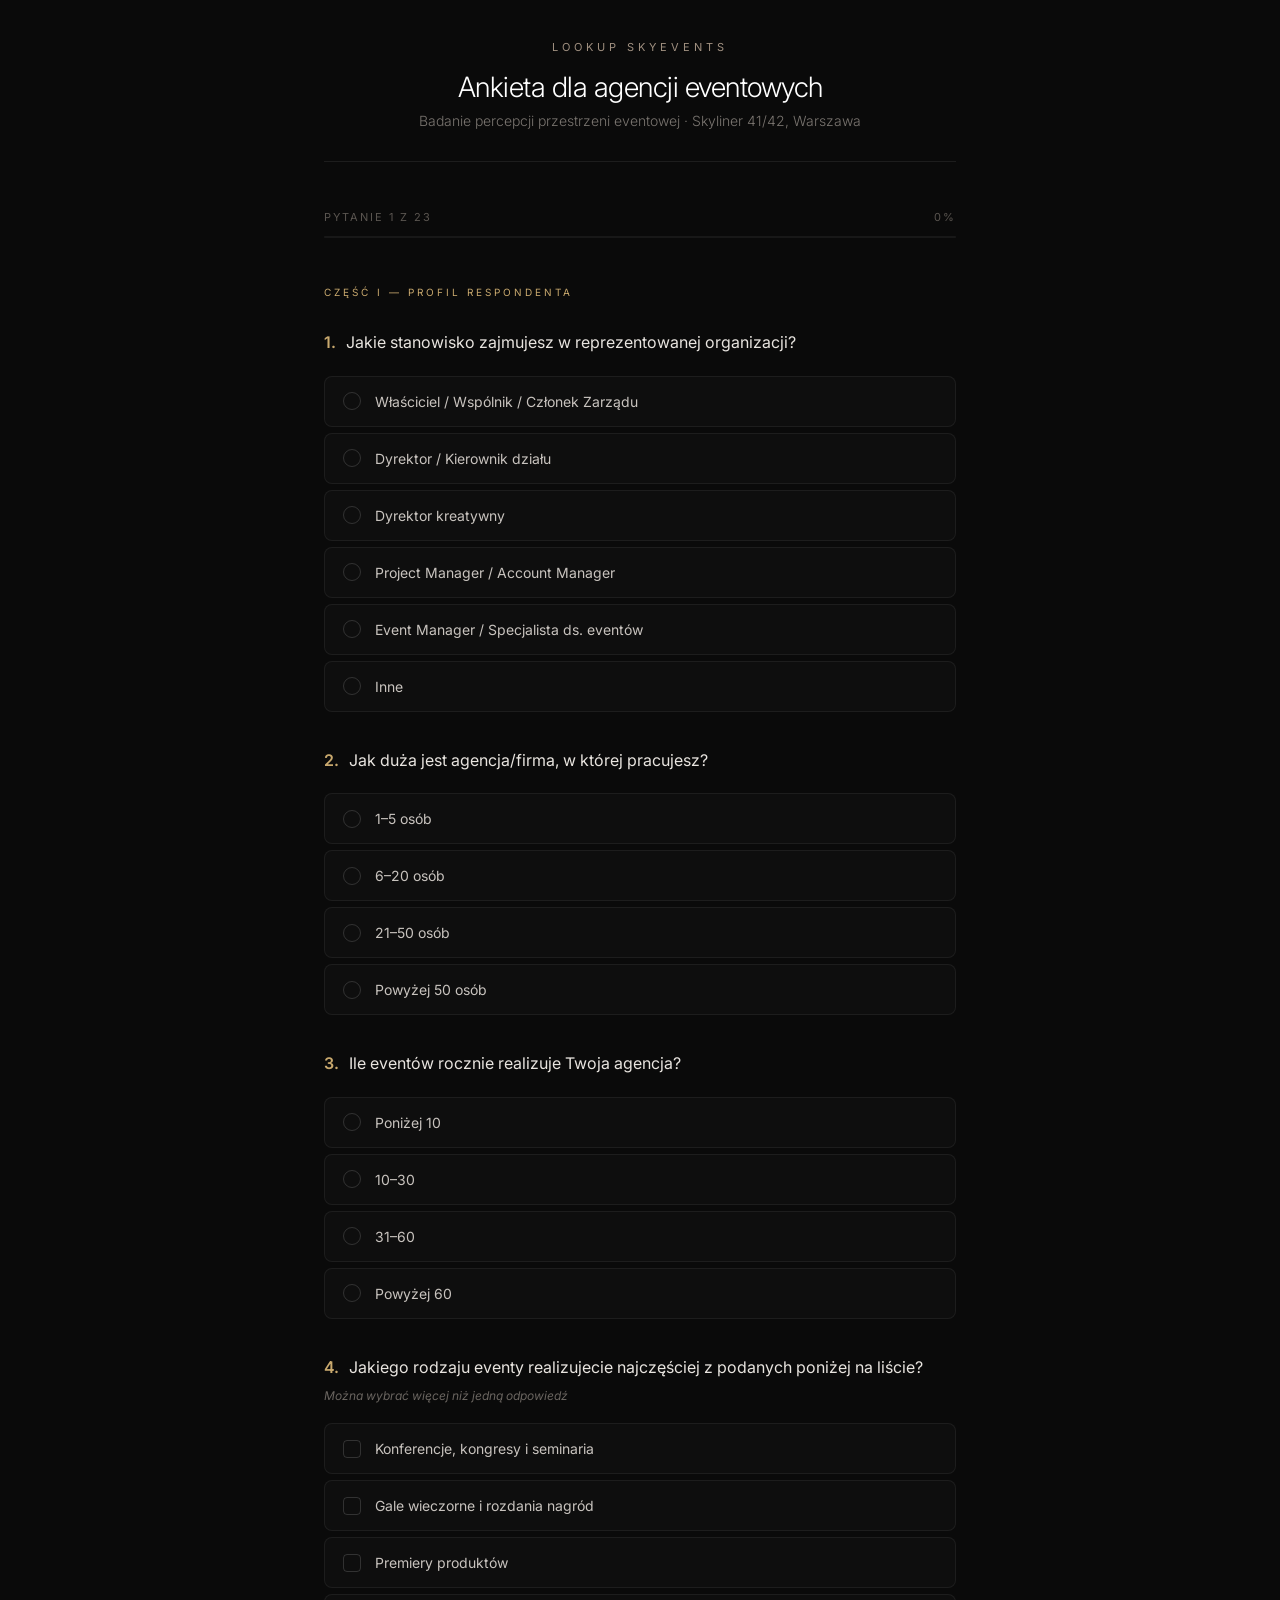
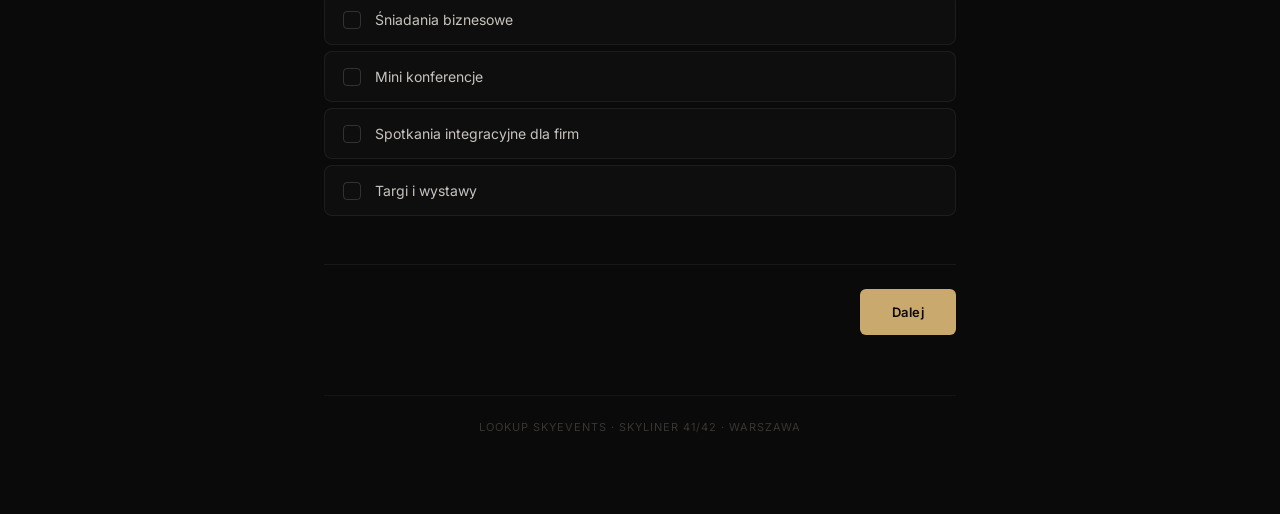
==== commit b05b9056: "Aktualizacja ankiety - usuniecie zmodyfikowanych pytan 23 i 24, q25 staje sie q23 na koncu, warunki " ====
--- a/ankieta/index.html
+++ b/ankieta/index.html
@@ -642,7 +642,7 @@
       <div class="section-title">Część VI &mdash; Konkurencja i alternatywy</div>
 
       <div class="question" data-q="q19">
-        <div class="question-text"><span class="question-number">19.</span> Z jakimi miejscami eventowymi w Warszawie porównujesz Lookup?</div>
+        <div class="question-text"><span class="question-number">19.</span> Które z warszawskich miejsc eventowych usytuowanych w wieżowcach są Ci znane?</div>
         <div class="hint">Można wybrać więcej niż jedną odpowiedź</div>
         <div class="options-checkbox">
           <label class="option" data-val="Varso 46"><div class="check"></div><span class="label">Varso 46 (Varso Tower)</span></label>
@@ -651,38 +651,27 @@
           <label class="option" data-val="Hotele"><div class="check"></div><span class="label">Hotel Marriott / Hilton / InterContinental (sale konferencyjne)</span></label>
           <label class="option" data-val="Pałac Kultury"><div class="check"></div><span class="label">Pałac Kultury i Nauki (sale eventowe)</span></label>
           <label class="option" data-val="Level 27"><div class="check"></div><span class="label">Level 27 (klub na 27. piętrze)</span></label>
-          <label class="option" data-val="Nie porównuję"><div class="check"></div><span class="label">Nie porównuję &mdash; Lookup jest unikalny</span></label>
+          <label class="option" data-val="Nie znam żadnego"><div class="check"></div><span class="label">Nie znam żadnego z powyższych miejsc</span></label>
         </div>
       </div>
 
       <div class="question" data-q="q20">
-        <div class="question-text"><span class="question-number">20.</span> Jakie jest NAJCZĘSTSZE alternatywne miejsce, które klienci wybierają zamiast Lookup?</div>
+        <div class="question-text"><span class="question-number">20.</span> Jaki rodzaj przestrzeni na event najczęściej wybierają Twoi Klienci?</div>
         <div class="options-radio">
           <label class="option" data-val="Hotel z dużą salą konferencyjną"><div class="check"></div><span class="label">Hotel z dużą salą konferencyjną</span></label>
           <label class="option" data-val="Przestrzeń industrialna"><div class="check"></div><span class="label">Przestrzeń industrialna</span></label>
           <label class="option" data-val="Inny wieżowiec z event space"><div class="check"></div><span class="label">Inny wieżowiec z event space</span></label>
           <label class="option" data-val="Restauracja z salą eventową"><div class="check"></div><span class="label">Restauracja z salą eventową</span></label>
           <label class="option" data-val="Kamienica / zabytkowy budynek"><div class="check"></div><span class="label">Kamienica / zabytkowy budynek</span></label>
-          <label class="option" data-val="Miejsce z przestrzenią na zewnątrz"><div class="check"></div><span class="label">Miejsce z przestrzenią na zewnątrz taras/ ogród</span></label>
+          <label class="option" data-val="Miejsce z przestrzenią na zewnątrz"><div class="check"></div><span class="label">Miejsce z przestrzenią na zewnątrz (taras/ogród)</span></label>
           <label class="option" data-val="Nie wiem"><div class="check"></div><span class="label">Nie wiem &mdash; klient sam wybiera</span></label>
         </div>
       </div>
 
       <div class="question" data-q="q21">
-        <div class="question-text"><span class="question-number">21.</span> Jak często klient, który był już w Lookup, wraca do tego miejsca ponownie?</div>
-        <div class="options-radio">
-          <label class="option" data-val="Często - co drugi event"><div class="check"></div><span class="label">Często &mdash; co drugi event lub częściej</span></label>
-          <label class="option" data-val="Czasem - raz na kilka"><div class="check"></div><span class="label">Czasem &mdash; raz na kilka eventów</span></label>
-          <label class="option" data-val="Rzadko"><div class="check"></div><span class="label">Rzadko &mdash; raczej szuka nowych lokalizacji</span></label>
-          <label class="option" data-val="Nie wiem"><div class="check"></div><span class="label">Nie wiem &mdash; nie mam takich danych</span></label>
-        </div>
-      </div>
-
-      <div class="question" data-q="q22">
-        <div class="question-text"><span class="question-number">22.</span> Czy istnieje Twoim zdaniem "etyka" niepowtarzania tego samego miejsca dla tego samego klienta?</div>
+        <div class="question-text"><span class="question-number">21.</span> Czy istnieje Twoim zdaniem "etyka" niepowtarzania tego samego miejsca dla tego samego klienta?</div>
         <div class="options-radio">
           <label class="option" data-val="Tak, klienci nie chcą wracać"><div class="check"></div><span class="label">Tak, klienci często nie chcą wracać do tego samego miejsca</span></label>
-          <label class="option" data-val="Czasem - zależy od klienta"><div class="check"></div><span class="label">Czasem &mdash; zależy od klienta i typu eventu</span></label>
           <label class="option" data-val="Nie - miejsce się sprawdza"><div class="check"></div><span class="label">Nie, jeśli miejsce się sprawdza, klienci chętnie wracają</span></label>
           <label class="option" data-val="Nie mam zdania"><div class="check"></div><span class="label">Nie mam zdania</span></label>
         </div>
@@ -693,8 +682,8 @@
     <div class="section" data-section="7">
       <div class="section-title">Część VII &mdash; Podsumowanie</div>
 
-      <div class="question" data-q="q23">
-        <div class="question-text"><span class="question-number">23.</span> Jakie są Twoim zdaniem NAJWIĘKSZE BARIERY w rekomendowaniu Lookup?</div>
+      <div class="question" data-q="q22">
+        <div class="question-text"><span class="question-number">22.</span> Jakie są Twoim zdaniem NAJWIĘKSZE BARIERY w rekomendowaniu Lookup?</div>
         <div class="hint">Można wybrać do 3 odpowiedzi</div>
         <div class="options-checkbox" data-max="3">
           <label class="option" data-val="Wysoka cena"><div class="check"></div><span class="label">Wysoka cena</span></label>
@@ -709,14 +698,9 @@
         </div>
       </div>
 
-      <div class="question" data-q="q24">
-        <div class="question-text"><span class="question-number">24.</span> Gdybyś mógł/mogła zaproponować jedną najważniejszą zmianę w Lookup, co by to było?</div>
-        <textarea class="text-input" data-q="q24" placeholder="Twoja odpowiedź..."></textarea>
-      </div>
-
-      <div class="question" data-q="q25">
-        <div class="question-text"><span class="question-number">25.</span> Czy jest coś, czego jeszcze nie wiemy o Lookup, a co ważne jest z perspektywy agencji eventowej?</div>
-        <textarea class="text-input" data-q="q25" placeholder="Twoja odpowiedź..."></textarea>
+      <div class="question" data-q="q23">
+        <div class="question-text"><span class="question-number">23.</span> Jaki element powoduje, że Klienci wybierają właśnie Lookup?</div>
+        <textarea class="text-input" data-q="q23" placeholder="Twoja odpowiedź..."></textarea>
       </div>
     </div>
 
@@ -740,7 +724,7 @@
 </div>
 
 <script>
-const TOTAL = 25;
+const TOTAL = 23;
 let current = 1;
 const answers = {};
 
@@ -751,8 +735,8 @@
   3: [8,9,10,11],
   4: [12,13],
   5: [14,15,16,17,18],
-  6: [19,20,21,22],
-  7: [23,24,25]
+  6: [19,20,21],
+  7: [22,23]
 };
 
 function updateProgress() {
@@ -853,6 +837,8 @@
   if (current <= TOTAL) {
     if (current === 5 && answers['q5'] === 'Nie, nie słyszałem') {
       current = 19;
+    } else if (current === 21 && answers['q5'] === 'Nie, nie słyszałem') {
+      current = 24; // Przejście od razu do done screen (current > TOTAL (23))
     } else {
       current++;
     }
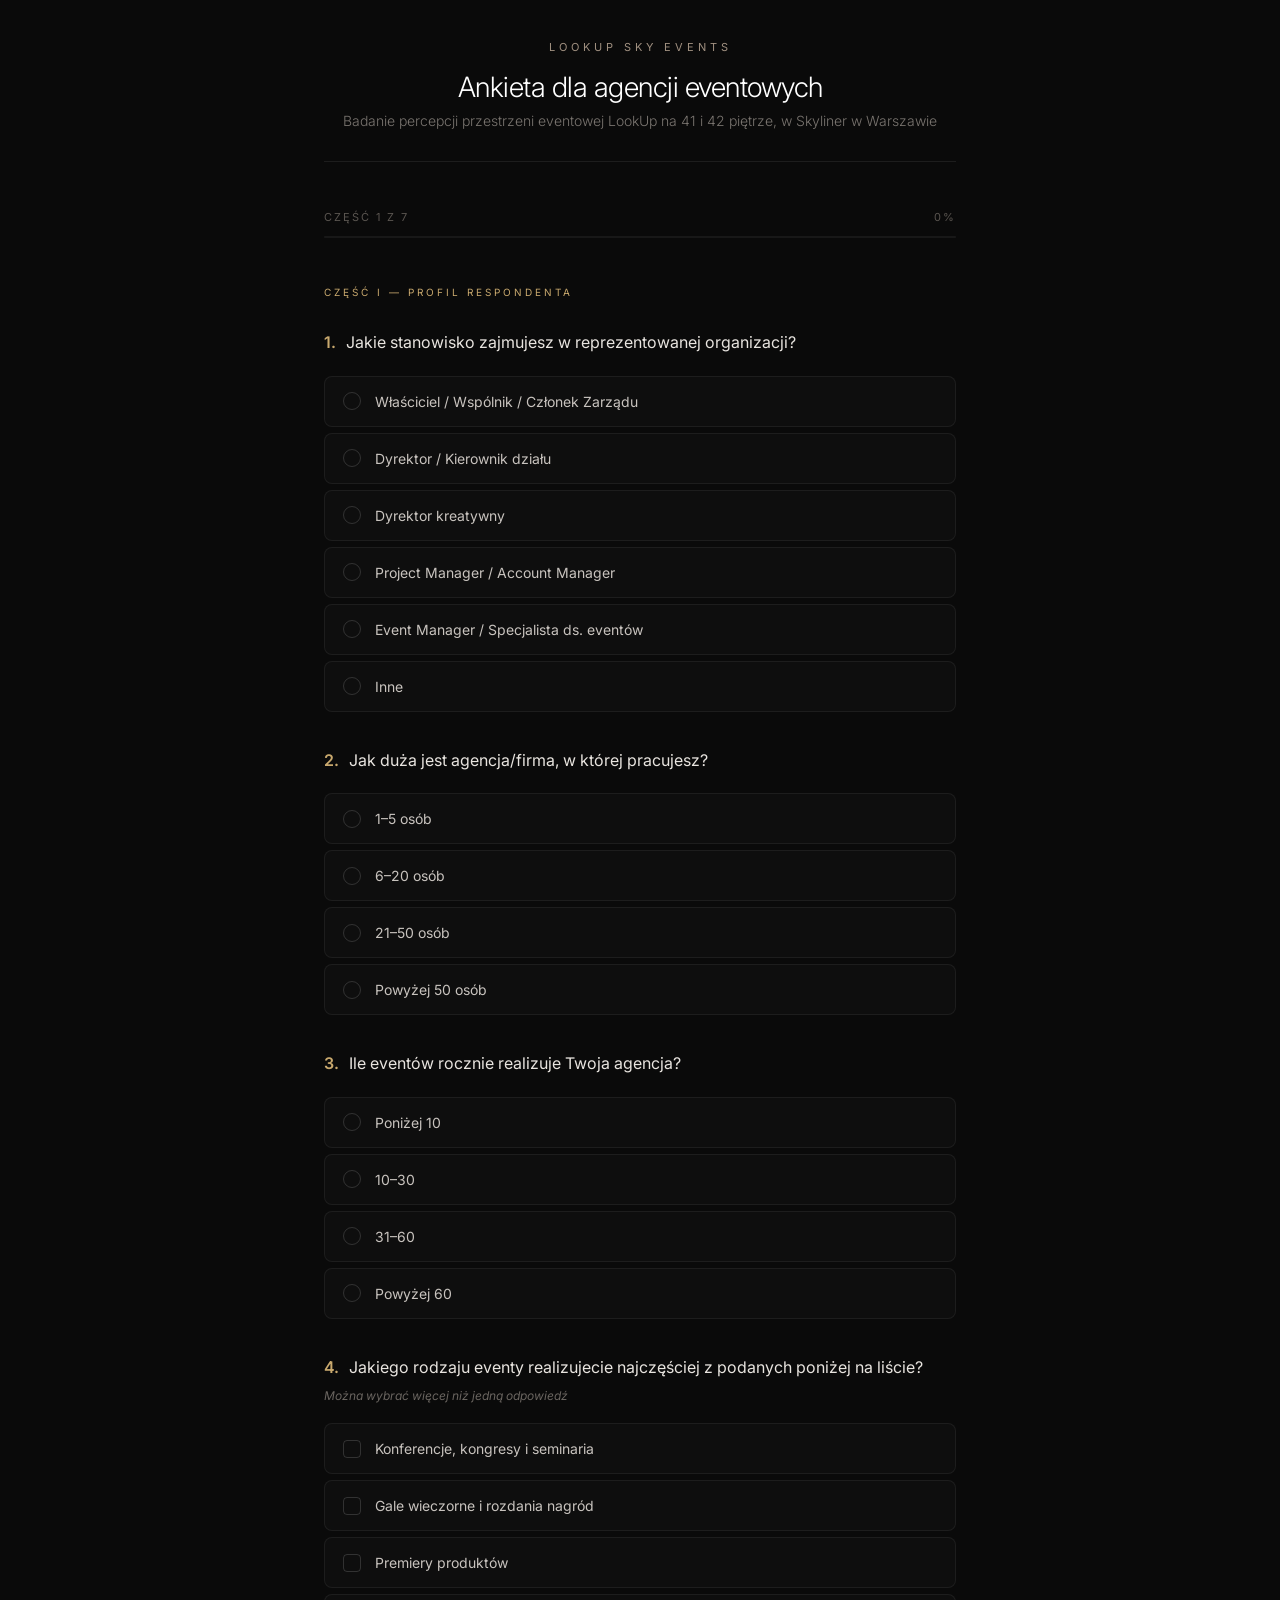
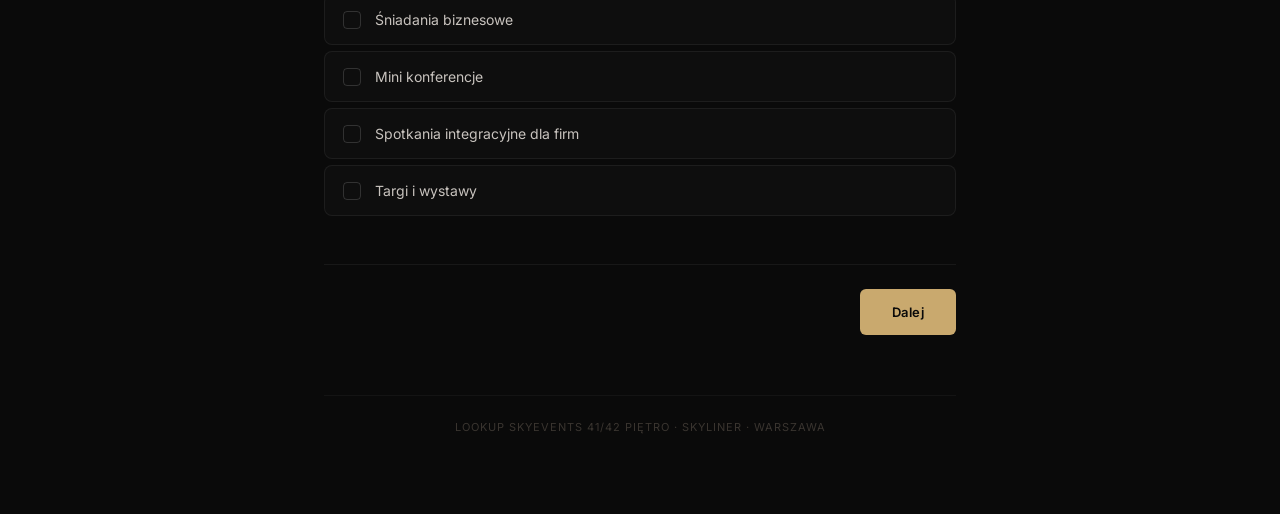
==== commit 145a5fd3: "Poprawki w ankiecie (casing LookUp, poprawki gramatyczne, sekcyjna paginacja, koncowy przycisk WYŚLI" ====
--- a/ankieta/index.html
+++ b/ankieta/index.html
@@ -3,7 +3,7 @@
 <head>
 <meta charset="UTF-8">
 <meta name="viewport" content="width=device-width, initial-scale=1.0">
-<title>Ankieta - Lookup SkyEvents</title>
+<title>Ankieta - LookUp Sky Events</title>
 <style>
 @import url('https://fonts.googleapis.com/css2?family=Inter:wght@300;400;500;600;700&display=swap');
 
@@ -377,9 +377,9 @@
 
 <div class="container">
   <div class="header">
-    <div class="logo">Lookup SkyEvents</div>
+    <div class="logo">LookUp Sky Events</div>
     <h1>Ankieta dla agencji eventowych</h1>
-    <div class="subtitle">Badanie percepcji przestrzeni eventowej &middot; Skyliner 41/42, Warszawa</div>
+    <div class="subtitle">Badanie percepcji przestrzeni eventowej LookUp na 41 i 42 piętrze, w Skyliner w Warszawie</div>
   </div>
 
   <div class="progress-wrapper">
@@ -447,19 +447,19 @@
 
     <!-- CZESC II -->
     <div class="section" data-section="2">
-      <div class="section-title">Część II &mdash; Znajomość marki Lookup</div>
+      <div class="section-title">Część II &mdash; Znajomość marki LookUp</div>
 
       <div class="question" data-q="q5">
-        <div class="question-text"><span class="question-number">5.</span> Czy słyszałeś/aś o przestrzeni eventowej Lookup SkyEvents w Skylinerze?</div>
+        <div class="question-text"><span class="question-number">5.</span> Czy słyszałeś(aś) o LookUp Sky Events w Skyliner w Warszawie?</div>
         <div class="options-radio">
           <label class="option" data-val="Tak, dobrze znam"><div class="check"></div><span class="label">Tak, dobrze znam to miejsce</span></label>
-          <label class="option" data-val="Tak, słyszałem, ale nie znam szczegółów"><div class="check"></div><span class="label">Tak, słyszałem/em, ale nie znam szczegółów</span></label>
-          <label class="option" data-val="Nie, nie słyszałem"><div class="check"></div><span class="label">Nie, nie słyszałem/em</span></label>
+          <label class="option" data-val="Tak, słyszałem, ale nie znam szczegółów"><div class="check"></div><span class="label">Tak, słyszałem(am), ale nie znam szczegółów</span></label>
+          <label class="option" data-val="Nie, nie słyszałem"><div class="check"></div><span class="label">Nie, nie słyszałem(am)</span></label>
         </div>
       </div>
 
       <div class="question" data-q="q6">
-        <div class="question-text"><span class="question-number">6.</span> Skąd czerpałeś/aś informacje o Lookup?</div>
+        <div class="question-text"><span class="question-number">6.</span> Skąd czerpałeś(aś) informacje o LookUp?</div>
         <div class="hint">Można wybrać więcej niż jedną odpowiedź</div>
         <div class="options-checkbox">
           <label class="option" data-val="Z polecenia klienta"><div class="check"></div><span class="label">Z polecenia klienta</span></label>
@@ -473,12 +473,12 @@
       </div>
 
       <div class="question" data-q="q7">
-        <div class="question-text"><span class="question-number">7.</span> Czy realizowałeś/aś jakikolwiek event w Lookup?</div>
+        <div class="question-text"><span class="question-number">7.</span> Czy realizowałeś(aś) jakikolwiek event w LookUp?</div>
         <div class="options-radio">
           <label class="option" data-val="Tak, wielokrotnie"><div class="check"></div><span class="label">Tak, wielokrotnie</span></label>
           <label class="option" data-val="Tak, raz lub dwa razy"><div class="check"></div><span class="label">Tak, raz lub dwa razy</span></label>
-          <label class="option" data-val="Nie, ale rozważałem"><div class="check"></div><span class="label">Nie, ale rozważałem/em</span></label>
-          <label class="option" data-val="Nie i nie rozważałem"><div class="check"></div><span class="label">Nie i nie rozważałem/em</span></label>
+          <label class="option" data-val="Nie, ale rozważałem"><div class="check"></div><span class="label">Nie, ale rozważałem(am)</span></label>
+          <label class="option" data-val="Nie i nie rozważałem"><div class="check"></div><span class="label">Nie i nie rozważałem(am)</span></label>
         </div>
       </div>
     </div>
@@ -488,7 +488,7 @@
       <div class="section-title">Część III &mdash; Percepcja miejsca i jego zalet</div>
 
       <div class="question" data-q="q8">
-        <div class="question-text"><span class="question-number">8.</span> Jakie są Twoim zdaniem GŁÓWNE ZALETY Lookup?</div>
+        <div class="question-text"><span class="question-number">8.</span> Jakie są Twoim zdaniem GŁÓWNE ZALETY LookUp?</div>
         <div class="hint">Można wybrać do 5 odpowiedzi</div>
         <div class="options-checkbox" data-max="5">
           <label class="option" data-val="Spektakularny widok na panoramę Warszawy"><div class="check"></div><span class="label">Spektakularny widok na panoramę Warszawy</span></label>
@@ -504,7 +504,7 @@
       </div>
 
       <div class="question" data-q="q9">
-        <div class="question-text"><span class="question-number">9.</span> Jak oceniasz cenę wynajmu przestrzeni Lookup w porównaniu do innych miejsc eventowych w wieżowcach w Warszawie?</div>
+        <div class="question-text"><span class="question-number">9.</span> Jak oceniasz cenę wynajmu przestrzeni LookUp w porównaniu do innych miejsc eventowych w wieżowcach w Warszawie?</div>
         <div class="options-radio">
           <label class="option" data-val="Nieco niższa"><div class="check"></div><span class="label">Nieco niższa</span></label>
           <label class="option" data-val="Porównywalne"><div class="check"></div><span class="label">Porównywalne</span></label>
@@ -515,7 +515,7 @@
       </div>
 
       <div class="question" data-q="q10">
-        <div class="question-text"><span class="question-number">10.</span> Jak oceniasz jakość cateringu (Villa Foksal) dostępnego w Lookup?</div>
+        <div class="question-text"><span class="question-number">10.</span> Jak oceniasz jakość cateringu (Villa Foksal) dostępnego w LookUp?</div>
         <div class="options-radio">
           <label class="option" data-val="Wyjątkowe smaki i wrażenia kulinarne"><div class="check"></div><span class="label">Wyjątkowe smaki i wrażenia kulinarne</span></label>
           <label class="option" data-val="Bardzo dobra"><div class="check"></div><span class="label">Bardzo dobra</span></label>
@@ -545,7 +545,7 @@
       <div class="section-title">Część IV &mdash; Obsługa i współpraca</div>
 
       <div class="question" data-q="q12">
-        <div class="question-text"><span class="question-number">12.</span> Jak oceniasz pracę działu sprzedaży Lookup (szybkość odpowiedzi, profesjonalizm, dopasowanie oferty)?</div>
+        <div class="question-text"><span class="question-number">12.</span> Jak oceniasz pracę działu sprzedaży LookUp (szybkość odpowiedzi, profesjonalizm, dopasowanie oferty)?</div>
         <div class="options-radio">
           <label class="option" data-val="Bardzo dobrze"><div class="check"></div><span class="label">Bardzo dobrze &mdash; szybko, profesjonalnie, elastycznie</span></label>
           <label class="option" data-val="Dobrze"><div class="check"></div><span class="label">Dobrze &mdash; w większości pozytywne doświadczenie</span></label>
@@ -556,12 +556,12 @@
       </div>
 
       <div class="question" data-q="q13">
-        <div class="question-text"><span class="question-number">13.</span> Czy oferty przygotowywane przez Lookup są dostosowane do potrzeb klienta?</div>
+        <div class="question-text"><span class="question-number">13.</span> Czy oferty przygotowywane przez LookUp są dostosowane do potrzeb klienta?</div>
         <div class="options-radio">
           <label class="option" data-val="Tak, zawsze"><div class="check"></div><span class="label">Tak, zawsze otrzymuję dopasowaną ofertę</span></label>
           <label class="option" data-val="Czasem tak, czasem szablonowe"><div class="check"></div><span class="label">Czasem tak, czasem są szablonowe</span></label>
           <label class="option" data-val="Często szablonowe"><div class="check"></div><span class="label">Często są szablonowe, mało elastyczne</span></label>
-          <label class="option" data-val="Nie otrzymywałem ofert"><div class="check"></div><span class="label">Nie wiem / nie otrzymywał/em ofert</span></label>
+          <label class="option" data-val="Nie otrzymywałem ofert"><div class="check"></div><span class="label">Nie wiem / nie otrzymywałem(am) ofert</span></label>
         </div>
       </div>
     </div>
@@ -571,7 +571,7 @@
       <div class="section-title">Część V &mdash; Rekomendacje i częstotliwość</div>
 
       <div class="question" data-q="q14">
-        <div class="question-text"><span class="question-number">14.</span> W jakich okolicznościach rekomendował/aś byś Lookup swoim klientom?</div>
+        <div class="question-text"><span class="question-number">14.</span> W jakich okolicznościach rekomendował(a)byś LookUp swoim klientom?</div>
         <div class="hint">Można wybrać więcej niż jedną odpowiedź</div>
         <div class="options-checkbox">
           <label class="option" data-val="Gdy klient szuka prestiżowej lokalizacji z widokiem"><div class="check"></div><span class="label">Gdy klient szuka prestiżowej lokalizacji z widokiem</span></label>
@@ -581,28 +581,28 @@
           <label class="option" data-val="Gdy klient chce elegancką kolację lub bankiet"><div class="check"></div><span class="label">Gdy klient chce elegancką kolację lub bankiet</span></label>
           <label class="option" data-val="Gdy klient szuka czegoś unikalnego, innego niż hotel"><div class="check"></div><span class="label">Gdy klient szuka czegoś unikalnego, innego niż hotel</span></label>
           <label class="option" data-val="Gdy budżet klienta pozwala na premium lokalizację"><div class="check"></div><span class="label">Gdy budżet klienta pozwala na premium lokalizację</span></label>
-          <label class="option" data-val="Nigdy nie rekomendowałem/em"><div class="check"></div><span class="label">Nigdy nie rekomendowałem/em</span></label>
+          <label class="option" data-val="Nigdy nie rekomendowałem/em"><div class="check"></div><span class="label">Nigdy nie rekomendowałem(am)</span></label>
         </div>
       </div>
 
       <div class="question" data-q="q15">
-        <div class="question-text"><span class="question-number">15.</span> W jakich okolicznościach NIE rekomendował/aś byś Lookup?</div>
+        <div class="question-text"><span class="question-number">15.</span> W jakich okolicznościach NIE rekomendował(a)byś LookUp?</div>
         <div class="hint">Można wybrać więcej niż jedną odpowiedź</div>
         <div class="options-checkbox">
           <label class="option" data-val="Gdy klient ma ograniczony budżet"><div class="check"></div><span class="label">Gdy klient ma ograniczony budżet</span></label>
           <label class="option" data-val="Gdy klient chce miejsce z dużym parkingiem blisko sali"><div class="check"></div><span class="label">Gdy klient chce miejsce z dużym parkingiem blisko sali</span></label>
           <label class="option" data-val="Gdy klient preferuje hotel z możliwością noclegu"><div class="check"></div><span class="label">Gdy klient preferuje hotel z możliwością noclegu</span></label>
           <label class="option" data-val="Gdy klient chce miejsce z ogrodem / przestrzenią plenerową"><div class="check"></div><span class="label">Gdy klient chce miejsce z ogrodem / przestrzenią plenerową</span></label>
-          <label class="option" data-val="Gdy klient już był w Lookup i nie chce powtarzać lokalizacji"><div class="check"></div><span class="label">Gdy klient już był w Lookup i nie chce powtarzać lokalizacji</span></label>
+          <label class="option" data-val="Gdy klient już był w Lookup i nie chce powtarzać lokalizacji"><div class="check"></div><span class="label">Gdy klient już był w LookUp i nie chce powtarzać lokalizacji</span></label>
           <label class="option" data-val="Gdy mam lepsze alternatywy w podobnej cenie"><div class="check"></div><span class="label">Gdy mam lepsze alternatywy w podobnej cenie</span></label>
-          <label class="option" data-val="Zawsze rekomenduję/em"><div class="check"></div><span class="label">Zawsze rekomenduję/em &mdash; nie widzę przeciwwskazań</span></label>
+          <label class="option" data-val="Zawsze rekomenduję/em"><div class="check"></div><span class="label">Zawsze rekomenduję — nie widzę przeciwwskazań</span></label>
         </div>
       </div>
 
       <div class="question" data-q="q16">
-        <div class="question-text"><span class="question-number">16.</span> Jak często realizujecie eventy, które mogłyby odbyć się w Lookup? (np. konferencje, gale, spotkania biznesowe dla 50–300 osób)</div>
-        <div class="options-radio">
-          <label class="option" data-val="Często (>50%)"><div class="check"></div><span class="label">Często (więcej niż 50% eventów nadaje się do Lookup)</span></label>
+        <div class="question-text"><span class="question-number">16.</span> Jak często realizujecie eventy, które mogłyby odbyć się w LookUp? (np. konferencje, gale, spotkania biznesowe dla 50–300 osób)</div>
+        <div class="options-radio">
+          <label class="option" data-val="Często (>50%)"><div class="check"></div><span class="label">Często (więcej niż 50% eventów nadaje się do LookUp)</span></label>
           <label class="option" data-val="Czasem (20-50%)"><div class="check"></div><span class="label">Czasem (ok. 20–50% eventów)</span></label>
           <label class="option" data-val="Rzadko (<20%)"><div class="check"></div><span class="label">Rzadko (poniżej 20%)</span></label>
           <label class="option" data-val="Bardzo rzadko / nigdy"><div class="check"></div><span class="label">Bardzo rzadko / nigdy</span></label>
@@ -610,7 +610,7 @@
       </div>
 
       <div class="question" data-q="q17">
-        <div class="question-text"><span class="question-number">17.</span> Ile z tych eventów realizujecie w Lookup (lub ile z nich rekomendujecie w Lookup)?</div>
+        <div class="question-text"><span class="question-number">17.</span> Ile z tych eventów realizujecie w LookUp (lub ile z nich rekomendujecie w LookUp)?</div>
         <div class="options-radio">
           <label class="option" data-val="Wszystkie lub prawie wszystkie"><div class="check"></div><span class="label">Wszystkie lub prawie wszystkie</span></label>
           <label class="option" data-val="Większość (>50%)"><div class="check"></div><span class="label">Większość (powyżej 50%)</span></label>
@@ -621,7 +621,7 @@
       </div>
 
       <div class="question" data-q="q18">
-        <div class="question-text"><span class="question-number">18.</span> Co spowodowałoby, że rekomendował/aś byś Lookup częściej?</div>
+        <div class="question-text"><span class="question-number">18.</span> Co spowodowałoby, że rekomendował(a)byś LookUp częściej?</div>
         <div class="hint">Można wybrać więcej niż jedną odpowiedź</div>
         <div class="options-checkbox">
           <label class="option" data-val="Niższe ceny"><div class="check"></div><span class="label">Niższe ceny</span></label>
@@ -683,7 +683,7 @@
       <div class="section-title">Część VII &mdash; Podsumowanie</div>
 
       <div class="question" data-q="q22">
-        <div class="question-text"><span class="question-number">22.</span> Jakie są Twoim zdaniem NAJWIĘKSZE BARIERY w rekomendowaniu Lookup?</div>
+        <div class="question-text"><span class="question-number">22.</span> Jakie są Twoim zdaniem NAJWIĘKSZE BARIERY w rekomendowaniu LookUp?</div>
         <div class="hint">Można wybrać do 3 odpowiedzi</div>
         <div class="options-checkbox" data-max="3">
           <label class="option" data-val="Wysoka cena"><div class="check"></div><span class="label">Wysoka cena</span></label>
@@ -699,7 +699,7 @@
       </div>
 
       <div class="question" data-q="q23">
-        <div class="question-text"><span class="question-number">23.</span> Jaki element powoduje, że Klienci wybierają właśnie Lookup?</div>
+        <div class="question-text"><span class="question-number">23.</span> Jaki element powoduje, że Klienci wybierają właśnie LookUp?</div>
         <textarea class="text-input" data-q="q23" placeholder="Twoja odpowiedź..."></textarea>
       </div>
     </div>
@@ -709,64 +709,87 @@
       <div class="done-screen">
         <div class="icon">&#10003;</div>
         <h2>Dziękujemy za wypełnienie ankiety</h2>
-        <p>Twoje odpowiedzi pomogą nam lepiej zrozumieć potrzeby agencji eventowych i udoskonalić ofertę Lookup SkyEvents.</p>
+        <p>Twoje odpowiedzi pomogą nam lepiej zrozumieć potrzeby agencji eventowych i udoskonalić ofertę LookUp Sky Events.</p>
       </div>
     </div>
 
   </form>
 
+  <div id="submit-notice" style="display:none; text-align:right; font-size:13px; color:#a09080; margin-bottom:16px; font-style:italic;">To już wszystkie pytania.</div>
   <div class="nav" id="nav">
     <button type="button" class="btn btn-back" id="btn-back" style="visibility:hidden">Wstecz</button>
     <button type="button" class="btn btn-next" id="btn-next">Dalej</button>
   </div>
 
-  <div class="footer">LOOKUP SKYEVENTS &middot; SKYLINER 41/42 &middot; WARSZAWA</div>
+  <div class="footer">LOOKUP SKYEVENTS 41/42 PIĘTRO &middot; SKYLINER &middot; WARSZAWA</div>
 </div>
 
 <script>
-const TOTAL = 23;
-let current = 1;
+let currentSection = 1;
+const TOTAL_SECTIONS = 7;
 const answers = {};
 
-// Sections mapping: questions per section
-const sections = {
-  1: [1,2,3,4],
-  2: [5,6,7],
-  3: [8,9,10,11],
-  4: [12,13],
-  5: [14,15,16,17,18],
-  6: [19,20,21],
-  7: [22,23]
-};
-
 function updateProgress() {
-  const pct = Math.round(((current - 1) / TOTAL) * 100);
-  document.getElementById('progress-fill').style.width = pct + '%';
-  document.getElementById('progress-pct').textContent = pct + '%';
-  document.getElementById('progress-text').textContent = current <= TOTAL
-    ? 'Pytanie ' + current + ' z ' + TOTAL
-    : 'Gotowe';
+  if (currentSection <= TOTAL_SECTIONS) {
+    const pct = Math.round(((currentSection - 1) / TOTAL_SECTIONS) * 100);
+    document.getElementById('progress-fill').style.width = pct + '%';
+    document.getElementById('progress-pct').textContent = pct + '%';
+    document.getElementById('progress-text').textContent = 'Część ' + currentSection + ' z ' + TOTAL_SECTIONS;
+  } else {
+    document.getElementById('progress-fill').style.width = '100%';
+    document.getElementById('progress-pct').textContent = '100%';
+    document.getElementById('progress-text').textContent = 'Gotowe';
+  }
+}
+
+function isLastSection() {
+  if (currentSection === 7) {
+    return true;
+  }
+  if (currentSection === 6 && answers['q5'] === 'Nie, nie słyszałem') {
+    return true;
+  }
+  return false;
 }
 
 function showSection(n) {
   document.querySelectorAll('.section').forEach(s => s.classList.remove('active'));
-  if (n <= TOTAL) {
-    const sec = document.querySelector('.section[data-section="' + getSectionForQ(n) + '"]');
-    if (sec) sec.classList.add('active');
-    // Pokazywanie przycisku Wstecz na każdej podstronie poza pierwszą pytaniem
-    document.getElementById('btn-back').style.visibility = (current > 1) ? 'visible' : 'hidden';
-  } else {
+  
+  if (n === 'done') {
     document.querySelector('.section[data-section="done"]').classList.add('active');
     document.getElementById('nav').style.display = 'none';
+    document.getElementById('submit-notice').style.display = 'none';
+    updateProgress();
+    return;
   }
+
+  const sec = document.querySelector('.section[data-section="' + n + '"]');
+  if (sec) sec.classList.add('active');
+
+  const btnBack = document.getElementById('btn-back');
+  if (currentSection > 1) {
+    btnBack.style.visibility = 'visible';
+  } else {
+    btnBack.style.visibility = 'hidden';
+  }
+
+  const btnNext = document.getElementById('btn-next');
+  const submitNotice = document.getElementById('submit-notice');
+  if (isLastSection()) {
+    btnNext.textContent = 'WYŚLIJ';
+    btnNext.classList.add('btn-submit');
+  } else {
+    btnNext.textContent = 'Dalej';
+    btnNext.classList.remove('btn-submit');
+  }
+  
+  if (n === 7 || (n === 6 && answers['q5'] === 'Nie, nie słyszałem')) {
+    submitNotice.style.display = 'block';
+  } else {
+    submitNotice.style.display = 'none';
+  }
+
   updateProgress();
-}
-
-function getSectionForQ(q) {
-  for (const [sec, qs] of Object.entries(sections)) {
-    if (qs.includes(q)) return sec;
-  }
-  return 1;
 }
 
 // Radio options
@@ -777,27 +800,6 @@
     parent.querySelectorAll('.option').forEach(o => o.classList.remove('selected'));
     this.classList.add('selected');
     answers[qName] = this.dataset.val;
-
-    // Specjalna logika dla Q5: ukrywanie Q6 i Q7, jeśli respondent nie zna miejsca
-    if (qName === 'q5') {
-      const q6 = document.querySelector('.question[data-q="q6"]');
-      const q7 = document.querySelector('.question[data-q="q7"]');
-      if (this.dataset.val === 'Nie, nie słyszałem') {
-        if (q6) {
-          q6.style.display = 'none';
-          q6.querySelectorAll('.option').forEach(o => o.classList.remove('selected'));
-        }
-        if (q7) {
-          q7.style.display = 'none';
-          q7.querySelectorAll('.option').forEach(o => o.classList.remove('selected'));
-        }
-        delete answers['q6'];
-        delete answers['q7'];
-      } else {
-        if (q6) q6.style.display = '';
-        if (q7) q7.style.display = '';
-      }
-    }
   });
 });
 
@@ -834,31 +836,30 @@
 
 // Navigation
 document.getElementById('btn-next').addEventListener('click', function() {
-  if (current <= TOTAL) {
-    if (current === 5 && answers['q5'] === 'Nie, nie słyszałem') {
-      current = 19;
-    } else if (current === 21 && answers['q5'] === 'Nie, nie słyszałem') {
-      current = 24; // Przejście od razu do done screen (current > TOTAL (23))
+  if (currentSection <= TOTAL_SECTIONS) {
+    if (isLastSection()) {
+      saveAnswers();
+      currentSection = 'done';
+      showSection('done');
     } else {
-      current++;
-    }
-    if (current > TOTAL) {
-      showSection(current);
-      saveAnswers();
-    } else {
-      showSection(current);
+      if (currentSection === 2 && answers['q5'] === 'Nie, nie słyszałem') {
+        currentSection = 6;
+      } else {
+        currentSection++;
+      }
+      showSection(currentSection);
     }
   }
 });
 
 document.getElementById('btn-back').addEventListener('click', function() {
-  if (current > 1) {
-    if (current === 19 && answers['q5'] === 'Nie, nie słyszałem') {
-      current = 5;
-    } else {
-      current--;
+  if (currentSection !== 'done') {
+    if (currentSection === 6 && answers['q5'] === 'Nie, nie słyszałem') {
+      currentSection = 2;
+    } else if (currentSection > 1) {
+      currentSection--;
     }
-    showSection(current);
+    showSection(currentSection);
   }
 });
 
